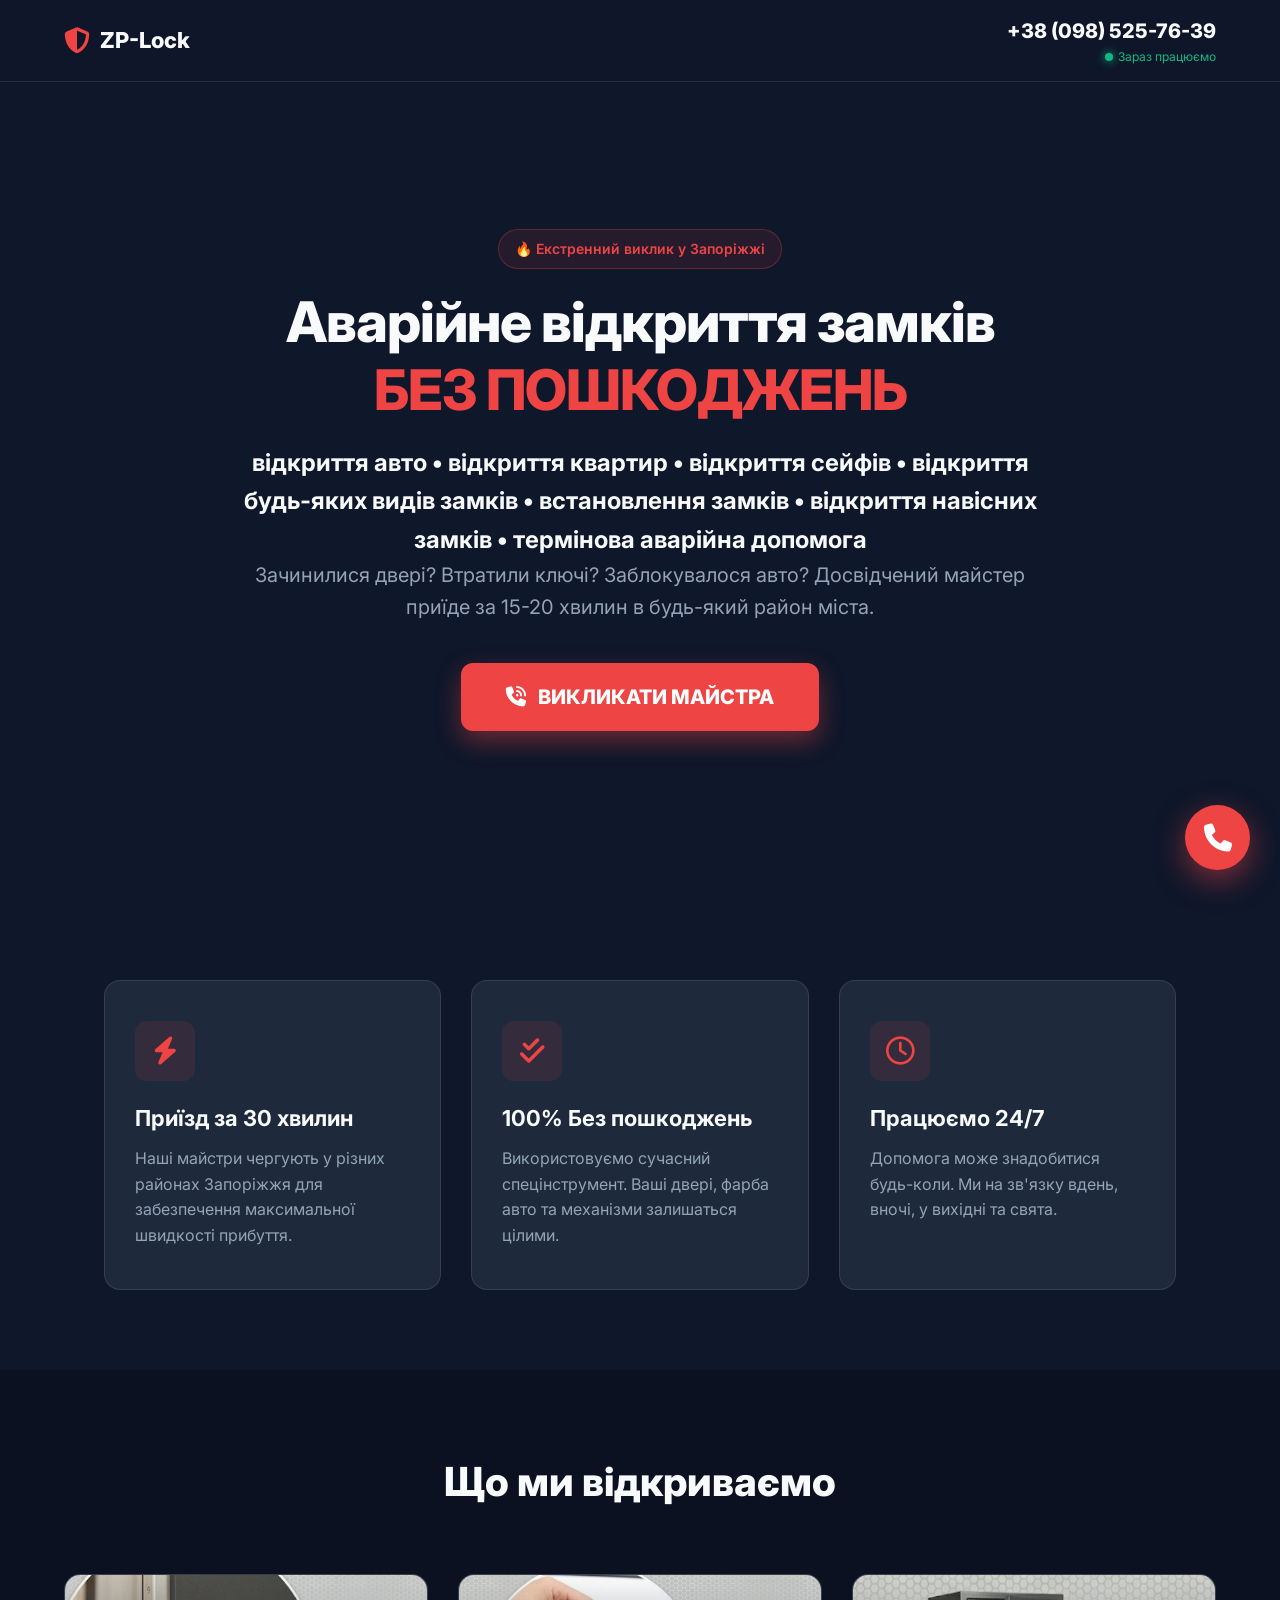
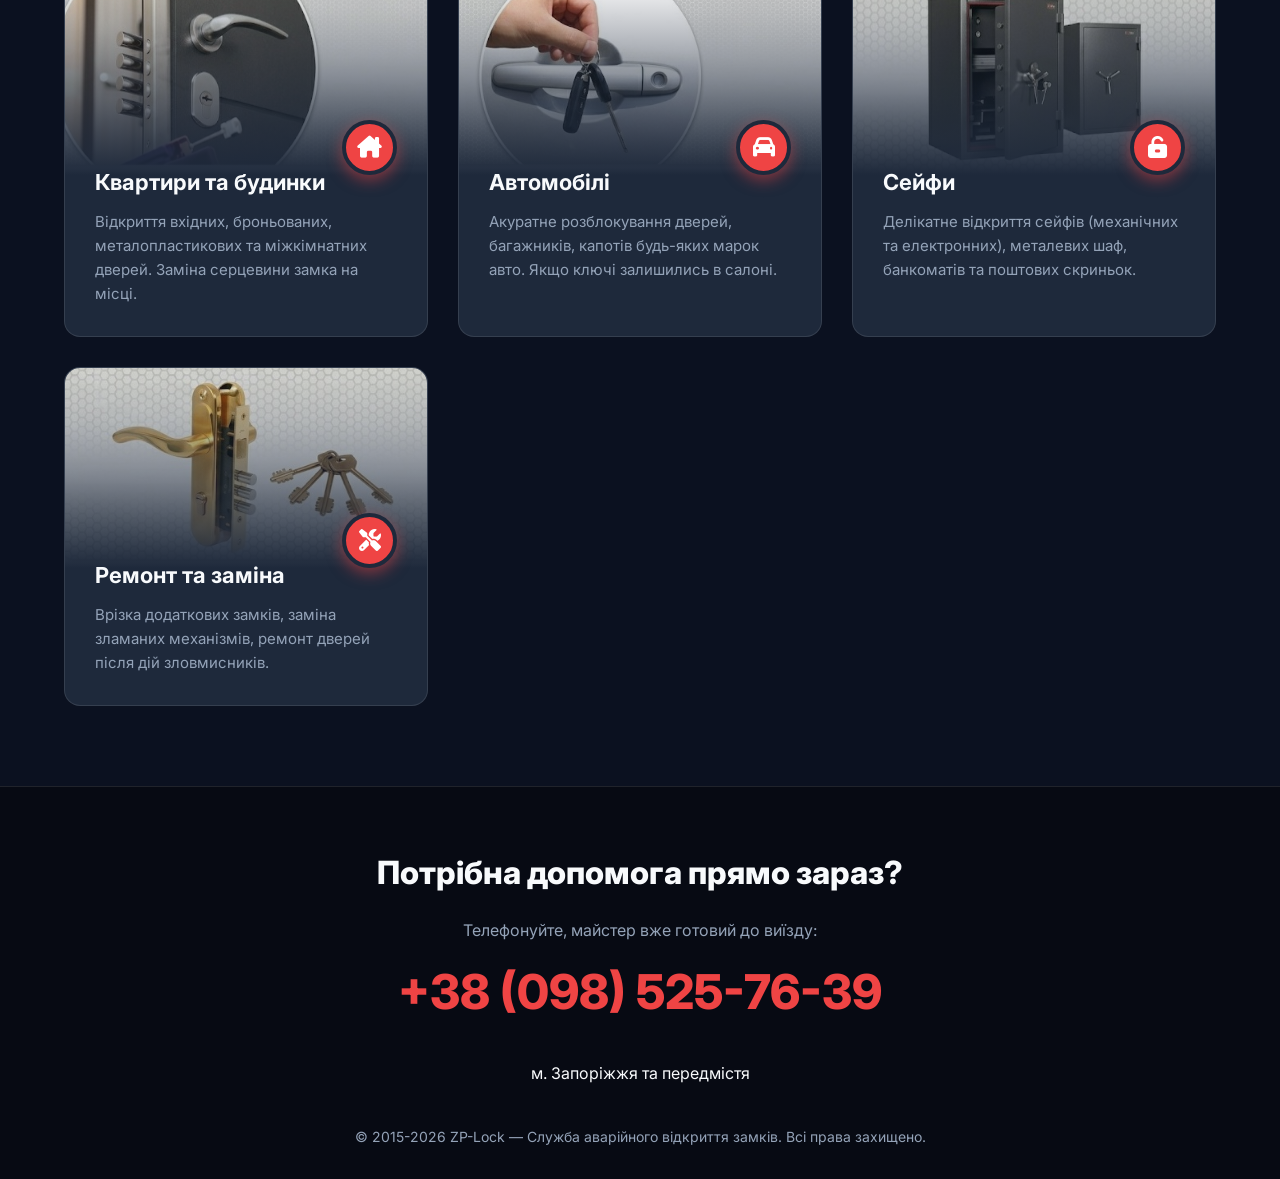
==== index.html @ 744fb766 "Change arrival time from 15 to 30 minutes" ====
<!DOCTYPE html>
<html lang="uk">
<head>
    <meta charset="UTF-8">
    <meta name="viewport" content="width=device-width, initial-scale=1.0">
    <meta name="description" content="Аварійне відкриття замків у Запоріжжі 24/7. Квартири, авто, сейфи. Приїзд 15 хвилин, без пошкоджень дверей.">
    <title>Аварійне відкриття замків Запоріжжя | 24/7 | Без пошкоджень</title>
    
    <!-- Іконки -->
    <link rel="stylesheet" href="https://cdnjs.cloudflare.com/ajax/libs/font-awesome/6.4.0/css/all.min.css">
    <!-- Сучасний шрифт Inter -->
    <link href="https://fonts.googleapis.com/css2?family=Inter:wght@300;400;600;800&display=swap" rel="stylesheet">
    
    <style>
        /* Сучасні змінні (Dark Theme) */
        :root {
            --bg-main: #0f172a;      
            --bg-card: #1e293b;      
            --accent: #ef4444;       
            --accent-hover: #dc2626;
            --text-light: #f8fafc;   
            --text-muted: #94a3b8;   
            --border-color: rgba(255, 255, 255, 0.1);
        }

        * {
            margin: 0;
            padding: 0;
            box-sizing: border-box;
            font-family: 'Inter', sans-serif;
            scroll-behavior: smooth;
        }

        body {
            background-color: var(--bg-main);
            color: var(--text-light);
            line-height: 1.6;
            overflow-x: hidden;
        }

        a {
            text-decoration: none;
        }

        /* --- Шапка сайту --- */
        header {
            position: fixed;
            top: 0;
            width: 100%;
            background: rgba(15, 23, 42, 0.8);
            backdrop-filter: blur(12px);
            -webkit-backdrop-filter: blur(12px);
            border-bottom: 1px solid var(--border-color);
            padding: 15px 5%;
            display: flex;
            justify-content: space-between;
            align-items: center;
            z-index: 1000;
        }

        .logo {
            font-size: 22px;
            font-weight: 800;
            color: var(--text-light);
            display: flex;
            align-items: center;
            gap: 10px;
        }

        .logo i { color: var(--accent); font-size: 26px; }

        .header-phone {
            display: flex;
            flex-direction: column;
            align-items: flex-end;
        }

        .header-phone a {
            color: var(--text-light);
            font-size: 20px;
            font-weight: 800;
            transition: color 0.3s ease;
        }

        .header-phone a:hover { color: var(--accent); }

        .header-phone span {
            font-size: 12px;
            color: #10b981; 
            display: flex;
            align-items: center;
            gap: 5px;
        }

        .header-phone span::before {
            content: '';
            width: 8px;
            height: 8px;
            background-color: #10b981;
            border-radius: 50%;
            display: inline-block;
            box-shadow: 0 0 10px #10b981;
            animation: blink 2s infinite;
        }

        /* --- Головний екран (Hero) --- */
        .hero {
            position: relative;
            min-height: 100vh;
            display: flex;
            align-items: center;
            justify-content: center;
            text-align: center;
            padding: 120px 20px 60px;
            background: linear-gradient(to bottom, rgba(15, 23, 42, 0.7), var(--bg-main)), 
                        url('https://images.unsplash.com/photo-1558025137-0b407b9fcfa8?ixlib=rb-4.0.3&auto=format&fit=crop&w=1920&q=80') center/cover no-repeat;
        }

        .hero-content {
            max-width: 800px;
            position: relative;
            z-index: 2;
            animation: fadeInUp 1s ease-out;
        }

        .badge {
            display: inline-block;
            background: rgba(239, 68, 68, 0.1);
            color: var(--accent);
            padding: 8px 16px;
            border-radius: 20px;
            font-size: 14px;
            font-weight: 600;
            margin-bottom: 20px;
            border: 1px solid rgba(239, 68, 68, 0.3);
        }

        .hero h1 {
            font-size: 56px;
            font-weight: 800;
            line-height: 1.2;
            margin-bottom: 20px;
            letter-spacing: -1px;
        }

        .hero h1 span { color: var(--accent); }

        .hero p {
            font-size: 20px;
            color: var(--text-muted);
            margin-bottom: 40px;
        }

        .btn {
            display: inline-flex;
            align-items: center;
            justify-content: center;
            gap: 12px;
            background-color: var(--accent);
            color: white;
            padding: 18px 45px;
            font-size: 20px;
            font-weight: 800;
            border-radius: 12px;
            box-shadow: 0 10px 25px rgba(239, 68, 68, 0.4);
            transition: all 0.3s ease;
        }

        .btn:hover {
            transform: translateY(-3px);
            background-color: var(--accent-hover);
            box-shadow: 0 15px 30px rgba(239, 68, 68, 0.6);
        }

        /* --- Переваги --- */
        .features {
            padding: 80px 5%;
            display: grid;
            grid-template-columns: repeat(auto-fit, minmax(300px, 1fr));
            gap: 30px;
            max-width: 1200px;
            margin: 0 auto;
        }

        .feature-card {
            background: var(--bg-card);
            padding: 40px 30px;
            border-radius: 16px;
            border: 1px solid var(--border-color);
            transition: transform 0.3s ease, border-color 0.3s ease;
        }

        .feature-card:hover {
            transform: translateY(-5px);
            border-color: var(--accent);
        }

        .feature-icon {
            width: 60px;
            height: 60px;
            background: rgba(239, 68, 68, 0.1);
            color: var(--accent);
            border-radius: 12px;
            display: flex;
            align-items: center;
            justify-content: center;
            font-size: 28px;
            margin-bottom: 20px;
        }

        .feature-card h3 { font-size: 22px; margin-bottom: 10px; }
        .feature-card p { color: var(--text-muted); font-size: 16px; }

        /* --- Послуги (Оновлено з зображеннями) --- */
        .services {
            padding: 80px 5%;
            background-color: #0b1120;
        }

        .section-header {
            text-align: center;
            margin-bottom: 60px;
        }

        .section-header h2 { font-size: 40px; font-weight: 800; }

        .services-grid {
            display: grid;
            grid-template-columns: repeat(auto-fit, minmax(280px, 1fr));
            gap: 30px;
            max-width: 1200px;
            margin: 0 auto;
        }

        .service-item {
            position: relative;
            background: var(--bg-card);
            border-radius: 16px;
            overflow: hidden;
            border: 1px solid var(--border-color);
            transition: all 0.3s;
        }

        .service-item:hover { border-color: var(--text-muted); }

        /* Контейнер для фотографії */
        .service-img {
            height: 200px;
            width: 100%;
            position: relative;
            overflow: hidden;
        }

        /* Само фото */
        .service-img img {
            width: 100%;
            height: 100%;
            object-fit: cover;
            transition: transform 0.5s ease;
        }

        /* Ефект наближення при наведенні на картку */
        .service-item:hover .service-img img {
            transform: scale(1.1);
        }

        /* Темний градієнт поверх фото (щоб плавно переходило в темний фон картки) */
        .service-img::after {
            content: '';
            position: absolute;
            top: 0; left: 0; right: 0; bottom: 0;
            background: linear-gradient(to bottom, rgba(30,41,59,0) 0%, rgba(30,41,59,1) 100%);
        }

        .service-content {
            padding: 0 30px 30px 30px;
            position: relative;
            z-index: 2;
            margin-top: -10px;
        }

        /* Маленька кругла іконка-акцент */
        .overlap-icon {
            position: absolute;
            top: -45px;
            right: 30px;
            width: 55px;
            height: 55px;
            background: var(--accent);
            color: white;
            display: flex;
            align-items: center;
            justify-content: center;
            border-radius: 50%;
            font-size: 22px;
            box-shadow: 0 5px 15px rgba(239, 68, 68, 0.5);
            border: 4px solid var(--bg-card);
            z-index: 3;
        }

        .service-content h3 {
            font-size: 22px;
            margin-bottom: 10px;
        }

        .service-content p {
            color: var(--text-muted);
            font-size: 15px;
        }

        /* --- Плаваюча кнопка дзвінка --- */
        .fab-call {
            position: fixed;
            bottom: 30px;
            right: 30px;
            width: 65px;
            height: 65px;
            background-color: var(--accent);
            color: white;
            border-radius: 50%;
            display: flex;
            align-items: center;
            justify-content: center;
            font-size: 28px;
            box-shadow: 0 10px 30px rgba(239, 68, 68, 0.5);
            z-index: 9999;
            animation: pulse-fab 2s infinite;
        }

        /* --- Підвал --- */
        footer {
            background-color: #070a13;
            padding: 60px 20px 30px;
            text-align: center;
            border-top: 1px solid var(--border-color);
        }

        .footer-cta { font-size: 32px; font-weight: 800; margin-bottom: 20px; }

        .footer-phone {
            font-size: 48px;
            font-weight: 800;
            color: var(--accent);
            display: block;
            margin-bottom: 30px;
        }

        .copyright { color: var(--text-muted); font-size: 14px; margin-top: 40px; }

        /* --- Анімації --- */
        @keyframes blink { 0% { opacity: 1; } 50% { opacity: 0.4; } 100% { opacity: 1; } }
        @keyframes pulse-fab { 0% { box-shadow: 0 0 0 0 rgba(239, 68, 68, 0.7); } 70% { box-shadow: 0 0 0 20px rgba(239, 68, 68, 0); } 100% { box-shadow: 0 0 0 0 rgba(239, 68, 68, 0); } }
        @keyframes fadeInUp { from { opacity: 0; transform: translateY(30px); } to { opacity: 1; transform: translateY(0); } }

        /* --- Адаптивність (Mobile) --- */
        @media (max-width: 768px) {
            .hero h1 { font-size: 36px; }
            .hero p { font-size: 16px; }
            .header-phone a { font-size: 16px; }
            .btn { width: 100%; font-size: 18px; padding: 16px; }
            .footer-phone { font-size: 32px; }
            .fab-call { bottom: 20px; right: 20px; width: 60px; height: 60px; }
        }
    </style>
</head>
<body>

    <!-- Шапка -->
    <header>
        <div class="logo">
            <i class="fa-solid fa-shield-halved"></i> ZP-Lock
        </div>
        <div class="header-phone">
            <a href="tel:+380985257639">+38 (098) 525-76-39</a>
            <span>Зараз працюємо</span>
        </div>
    </header>

    <!-- Головний екран -->
    <section class="hero">
        <div class="hero-content">
            <div class="badge">🔥 Екстренний виклик у Запоріжжі</div>
            <h1>Аварійне відкриття замків <span>БЕЗ ПОШКОДЖЕНЬ</span></h1>
	    <h2>відкриття авто • відкриття квартир • відкриття сейфів • відкриття будь-яких видів замків • встановлення замків • відкриття навісних замків • термінова аварійна допомога</span></h2>		
            <p>Зачинилися двері? Втратили ключі? Заблокувалося авто? Досвідчений майстер приїде за 15-20 хвилин в будь-який район міста.</p>
            <a href="tel:+380985257639" class="btn">
                <i class="fa-solid fa-phone-volume"></i> ВИКЛИКАТИ МАЙСТРА
            </a>
        </div>
    </section>

    <!-- Переваги -->
    <section class="features">
        <div class="feature-card">
            <div class="feature-icon"><i class="fa-solid fa-bolt"></i></div>
            <h3>Приїзд за 30 хвилин</h3>
            <p>Наші майстри чергують у різних районах Запоріжжя для забезпечення максимальної швидкості прибуття.</p>
        </div>
        <div class="feature-card">
            <div class="feature-icon"><i class="fa-solid fa-check-double"></i></div>
            <h3>100% Без пошкоджень</h3>
            <p>Використовуємо сучасний спецінструмент. Ваші двері, фарба авто та механізми залишаться цілими.</p>
        </div>
        <div class="feature-card">
            <div class="feature-icon"><i class="fa-regular fa-clock"></i></div>
            <h3>Працюємо 24/7</h3>
            <p>Допомога може знадобитися будь-коли. Ми на зв'язку вдень, вночі, у вихідні та свята.</p>
        </div>
    </section>

    <!-- Послуги (З фотографіями) -->
    <section class="services">
        <div class="section-header">
            <h2>Що ми відкриваємо</h2>
        </div>
        <div class="services-grid">
            
            <!-- Послуга 1: Квартири -->
            <div class="service-item">
                <div class="service-img">
                    <img src="dr.jpg" alt="Відкриття квартирних дверей">
                </div>
                <div class="service-content">
                    <div class="overlap-icon"><i class="fa-solid fa-house-chimney"></i></div>
                    <h3>Квартири та будинки</h3>
                    <p>Відкриття вхідних, броньованих, металопластикових та міжкімнатних дверей. Заміна серцевини замка на місці.</p>
                </div>
            </div>

            <!-- Послуга 2: Авто -->
            <div class="service-item">
                <div class="service-img">
                    <img src="avto1.jpg" alt="Аварійне відкриття авто">
                </div>
                <div class="service-content">
                    <div class="overlap-icon"><i class="fa-solid fa-car"></i></div>
                    <h3>Автомобілі</h3>
                    <p>Акуратне розблокування дверей, багажників, капотів будь-яких марок авто. Якщо ключі залишились в салоні.</p>
                </div>
            </div>

            <!-- Послуга 3: Сейфи -->
            <div class="service-item">
                <div class="service-img">
                    <img src="self1.jpg" alt="Відкриття сейфів">
                </div>
                <div class="service-content">
                    <div class="overlap-icon"><i class="fa-solid fa-unlock-keyhole"></i></div>
                    <h3>Сейфи</h3>
                    <p>Делікатне відкриття сейфів (механічних та електронних), металевих шаф, банкоматів та поштових скриньок.</p>
                </div>
            </div>

            <!-- Послуга 4: Ремонт -->
            <div class="service-item">
                <div class="service-img">
                    <img src="other1.jpg" alt="Ремонт та заміна замків">
                </div>
                <div class="service-content">
                    <div class="overlap-icon"><i class="fa-solid fa-tools"></i></div>
                    <h3>Ремонт та заміна</h3>
                    <p>Врізка додаткових замків, заміна зламаних механізмів, ремонт дверей після дій зловмисників.</p>
                </div>
            </div>

        </div>
    </section>

    <!-- Плаваюча кнопка -->
    <a href="tel:+380985257639" class="fab-call" aria-label="Зателефонувати">
        <i class="fa-solid fa-phone"></i>
    </a>

    <!-- Підвал сайту -->
    <footer>
        <div class="footer-cta">Потрібна допомога прямо зараз?</div>
        <p style="color: var(--text-muted); margin-bottom: 10px;">Телефонуйте, майстер вже готовий до виїзду:</p>
        <a href="tel:+380985257639" class="footer-phone">+38 (098) 525-76-39</a>
        <p>м. Запоріжжя та передмістя</p>
        
        <div class="copyright">
            © 2015-2026 ZP-Lock — Служба аварійного відкриття замків. Всі права захищено.
        </div>
    </footer>

</body>
</html>
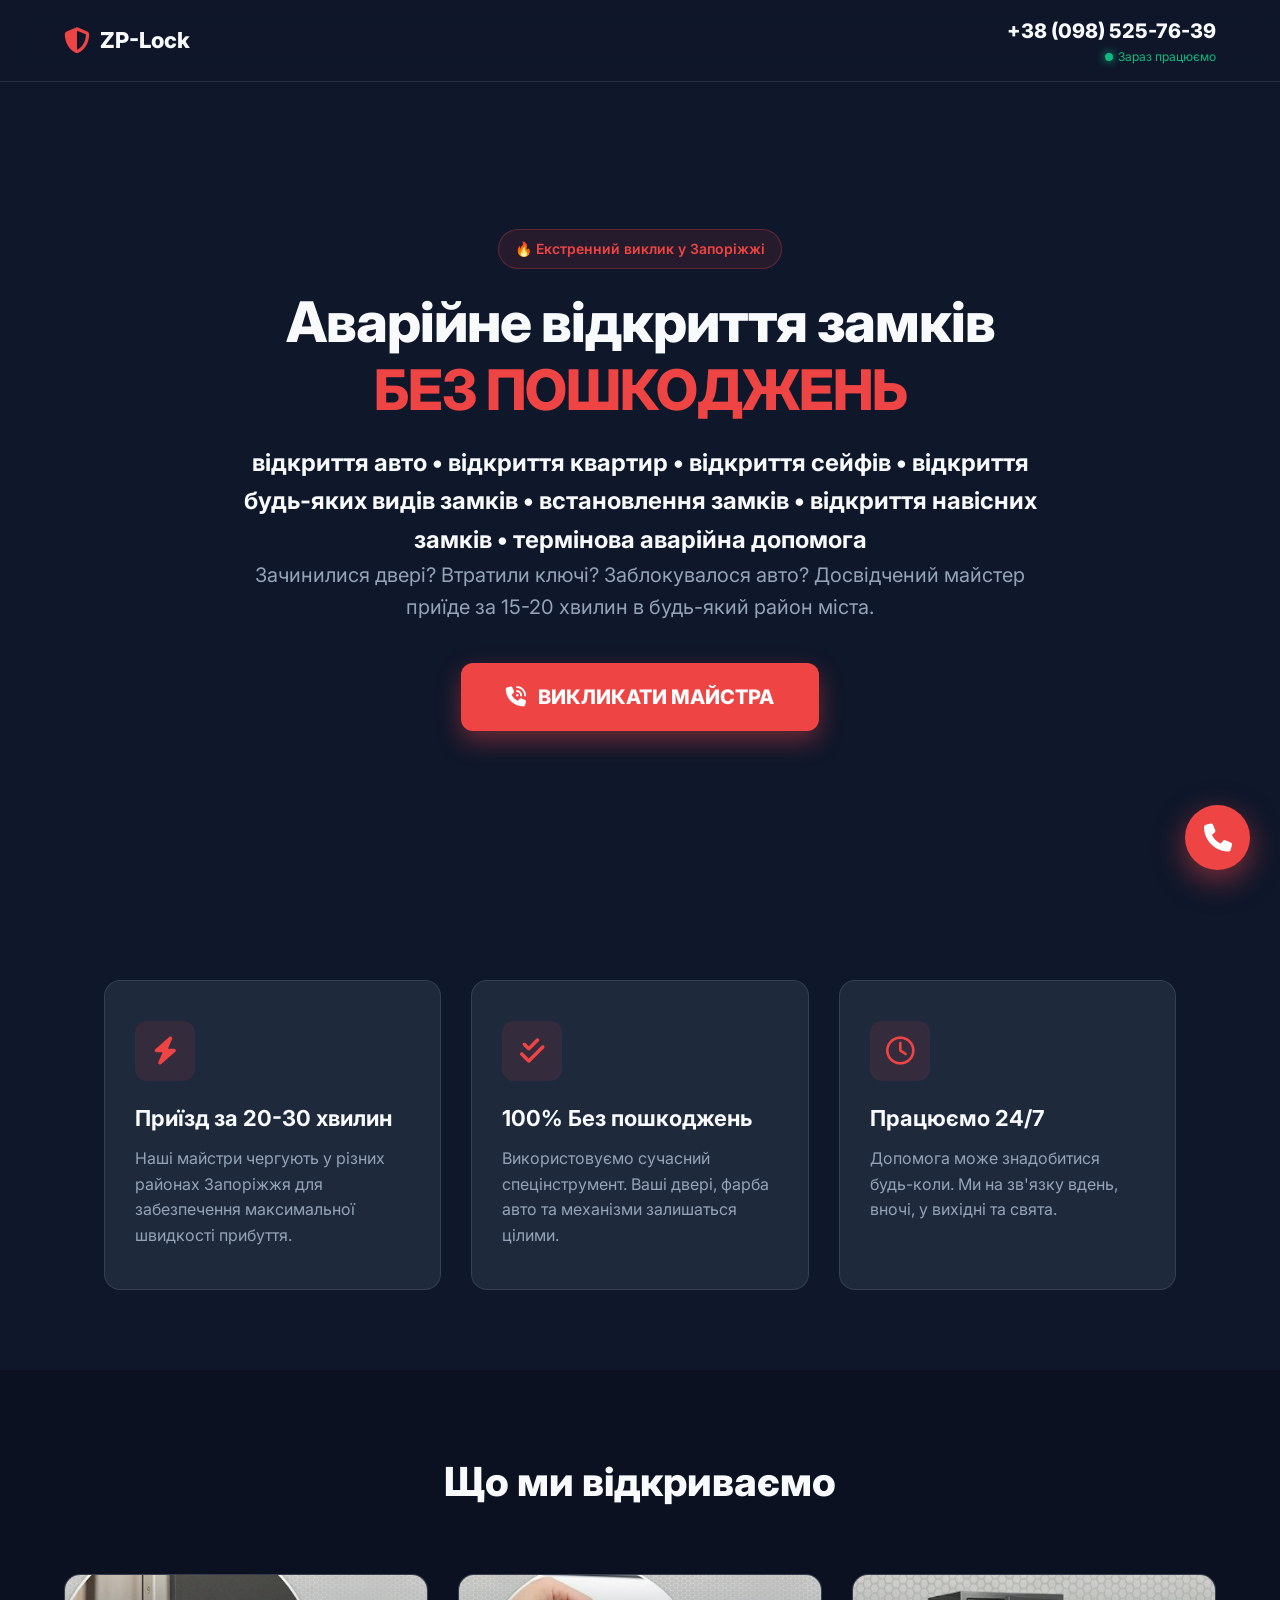
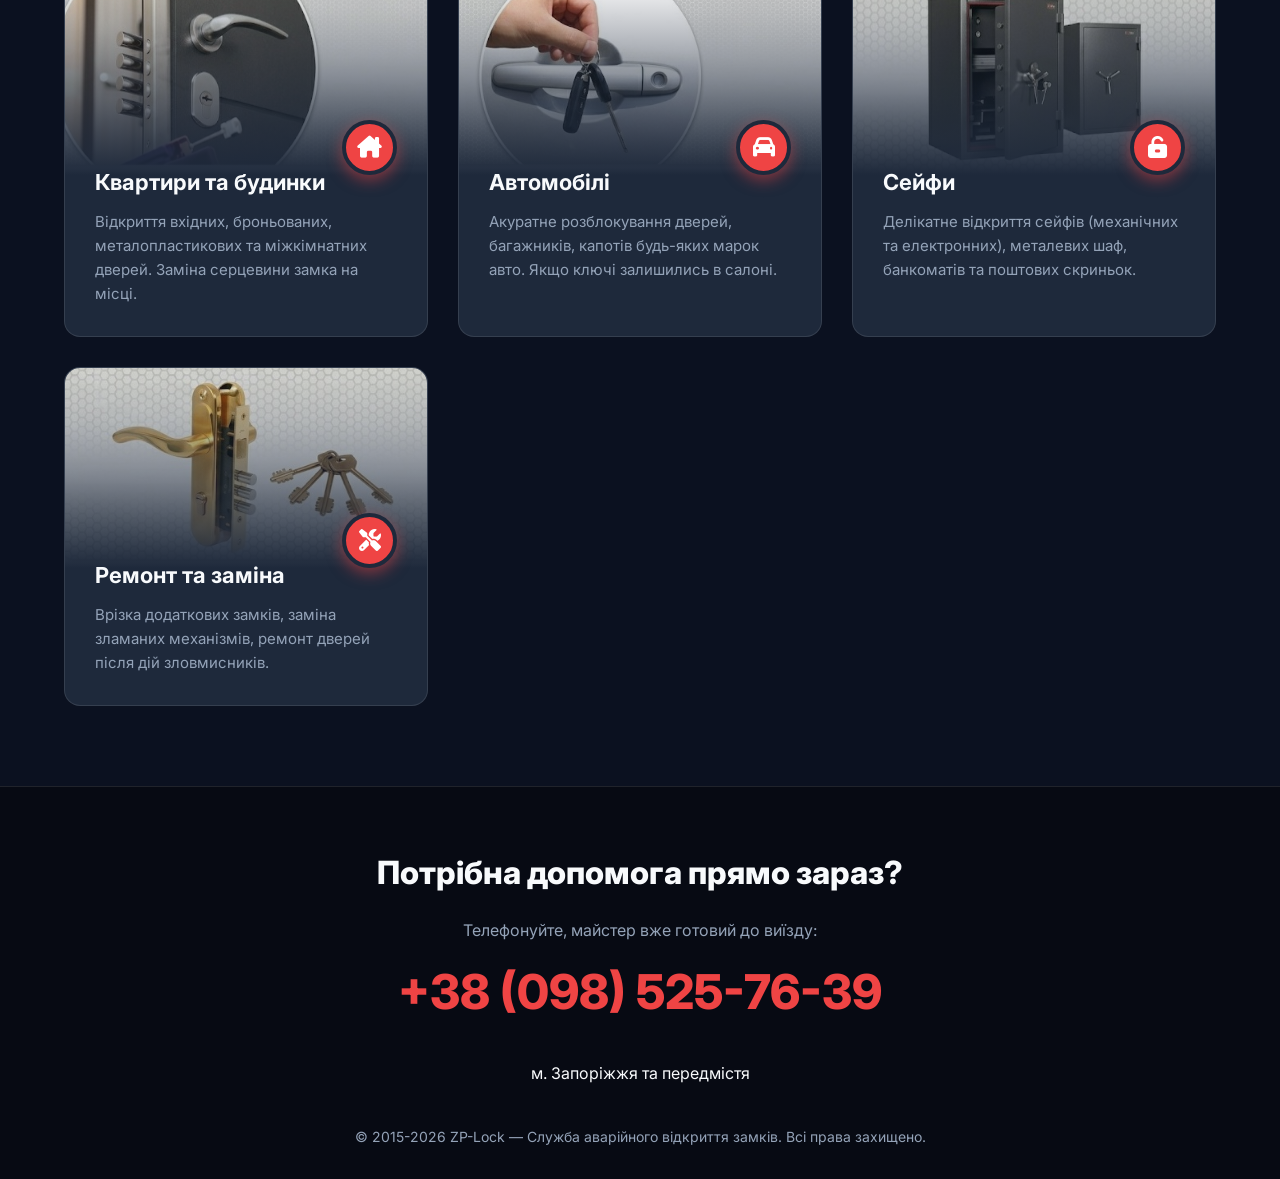
==== commit ea32acec: "Update arrival time in features section" ====
--- a/index.html
+++ b/index.html
@@ -393,7 +393,7 @@
     <section class="features">
         <div class="feature-card">
             <div class="feature-icon"><i class="fa-solid fa-bolt"></i></div>
-            <h3>Приїзд за 30 хвилин</h3>
+            <h3>Приїзд за 20-30 хвилин</h3>
             <p>Наші майстри чергують у різних районах Запоріжжя для забезпечення максимальної швидкості прибуття.</p>
         </div>
         <div class="feature-card">
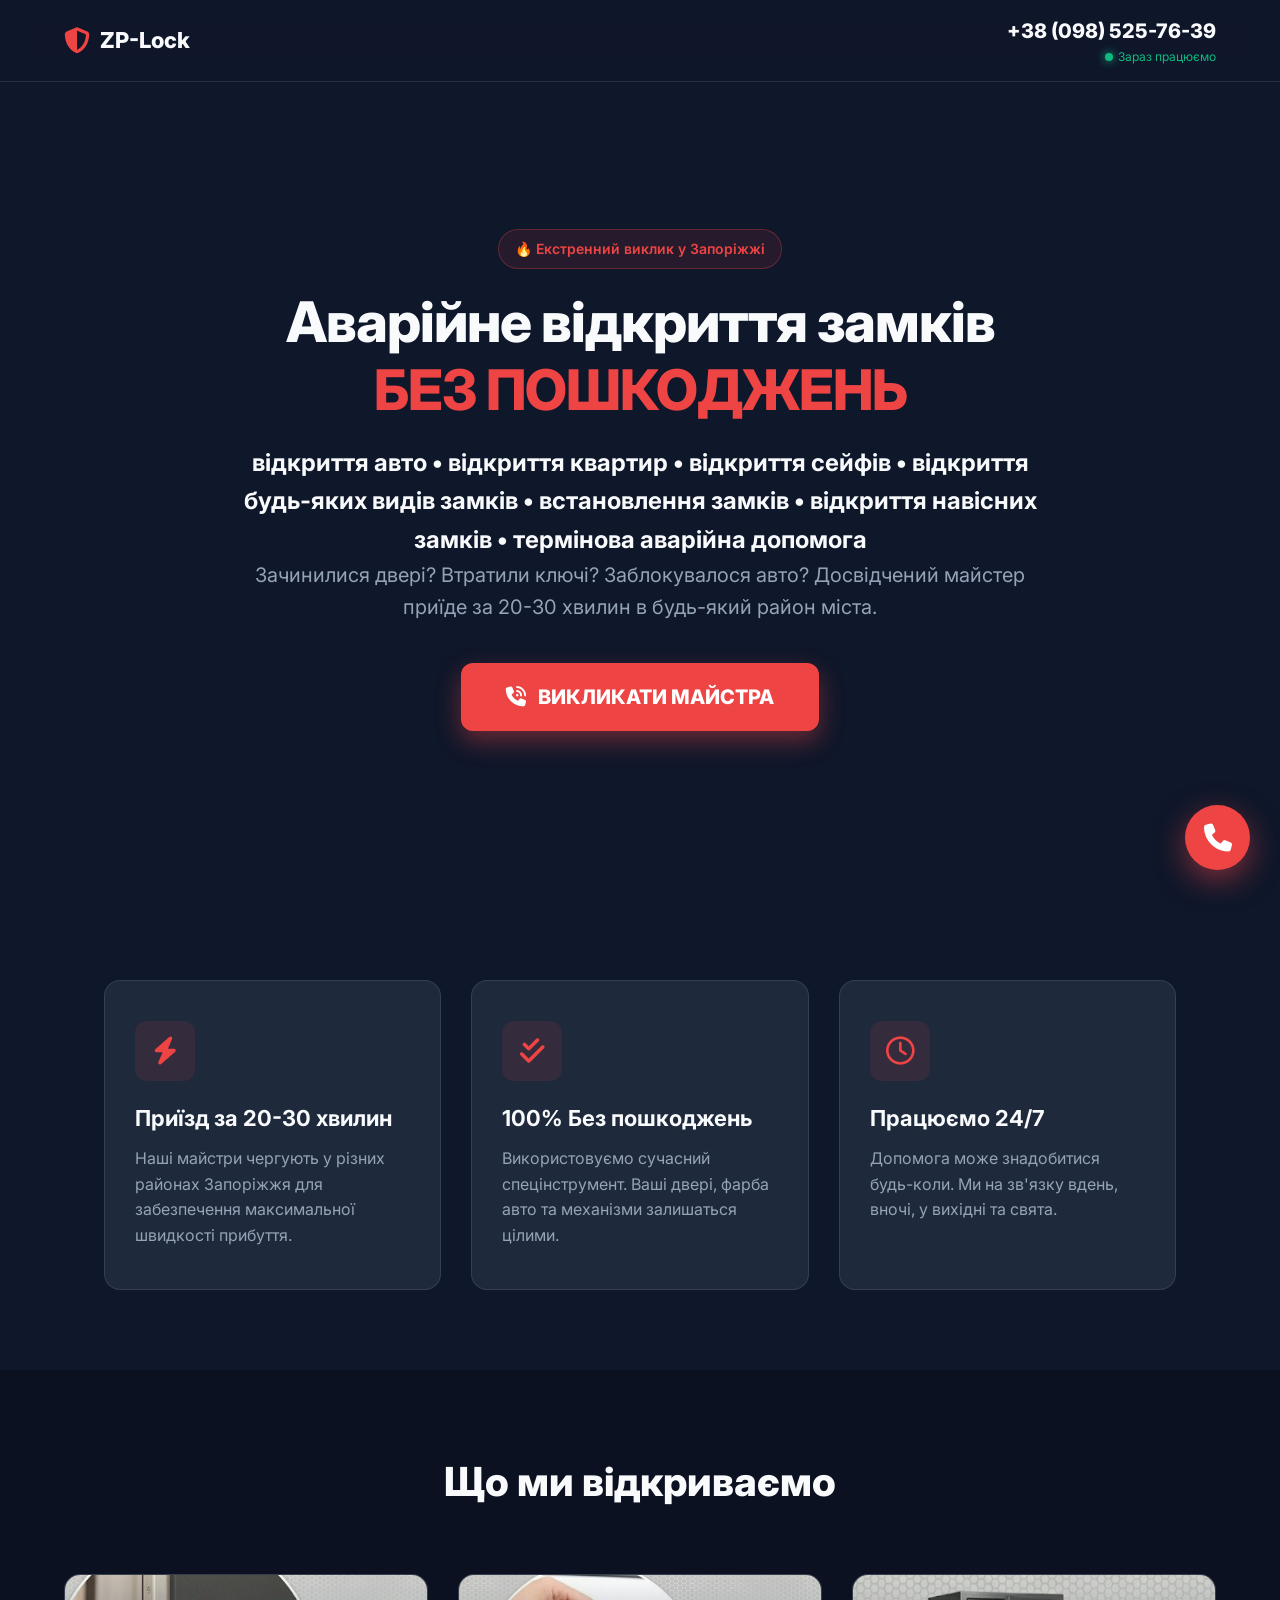
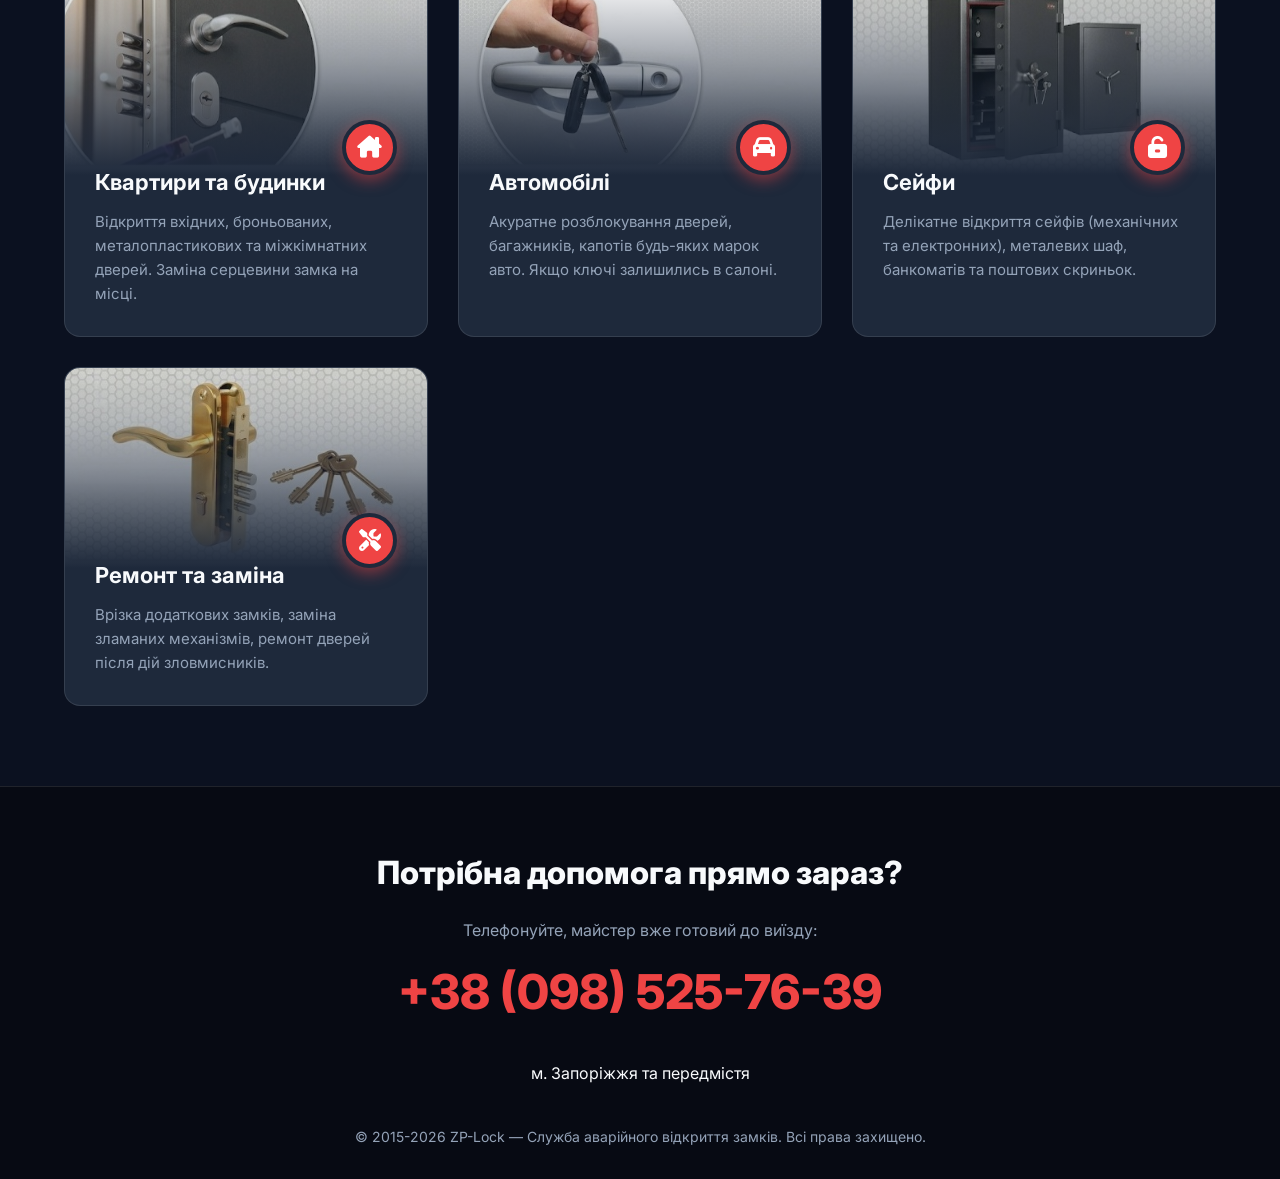
==== commit 92021cda: "Update response time in service description" ====
--- a/index.html
+++ b/index.html
@@ -382,7 +382,7 @@
             <div class="badge">🔥 Екстренний виклик у Запоріжжі</div>
             <h1>Аварійне відкриття замків <span>БЕЗ ПОШКОДЖЕНЬ</span></h1>
 	    <h2>відкриття авто • відкриття квартир • відкриття сейфів • відкриття будь-яких видів замків • встановлення замків • відкриття навісних замків • термінова аварійна допомога</span></h2>		
-            <p>Зачинилися двері? Втратили ключі? Заблокувалося авто? Досвідчений майстер приїде за 15-20 хвилин в будь-який район міста.</p>
+            <p>Зачинилися двері? Втратили ключі? Заблокувалося авто? Досвідчений майстер приїде за 20-30 хвилин в будь-який район міста.</p>
             <a href="tel:+380985257639" class="btn">
                 <i class="fa-solid fa-phone-volume"></i> ВИКЛИКАТИ МАЙСТРА
             </a>
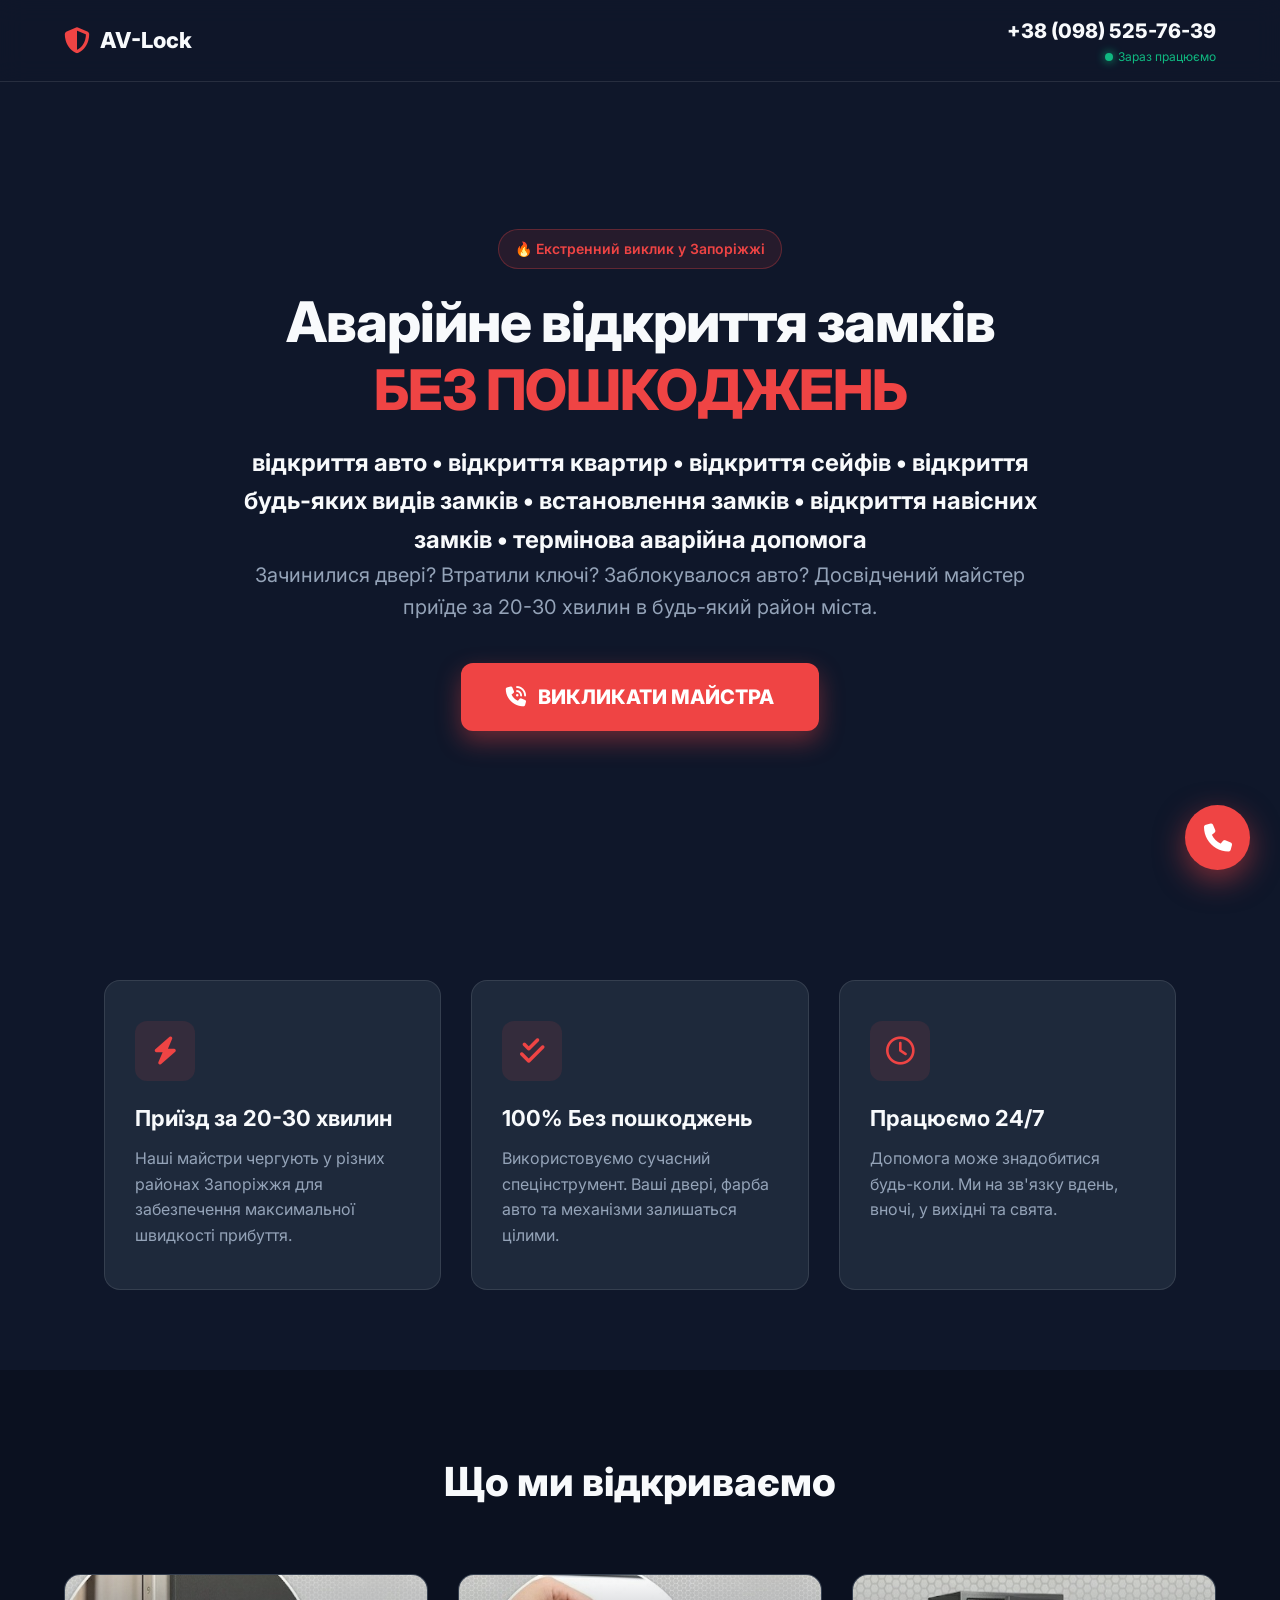
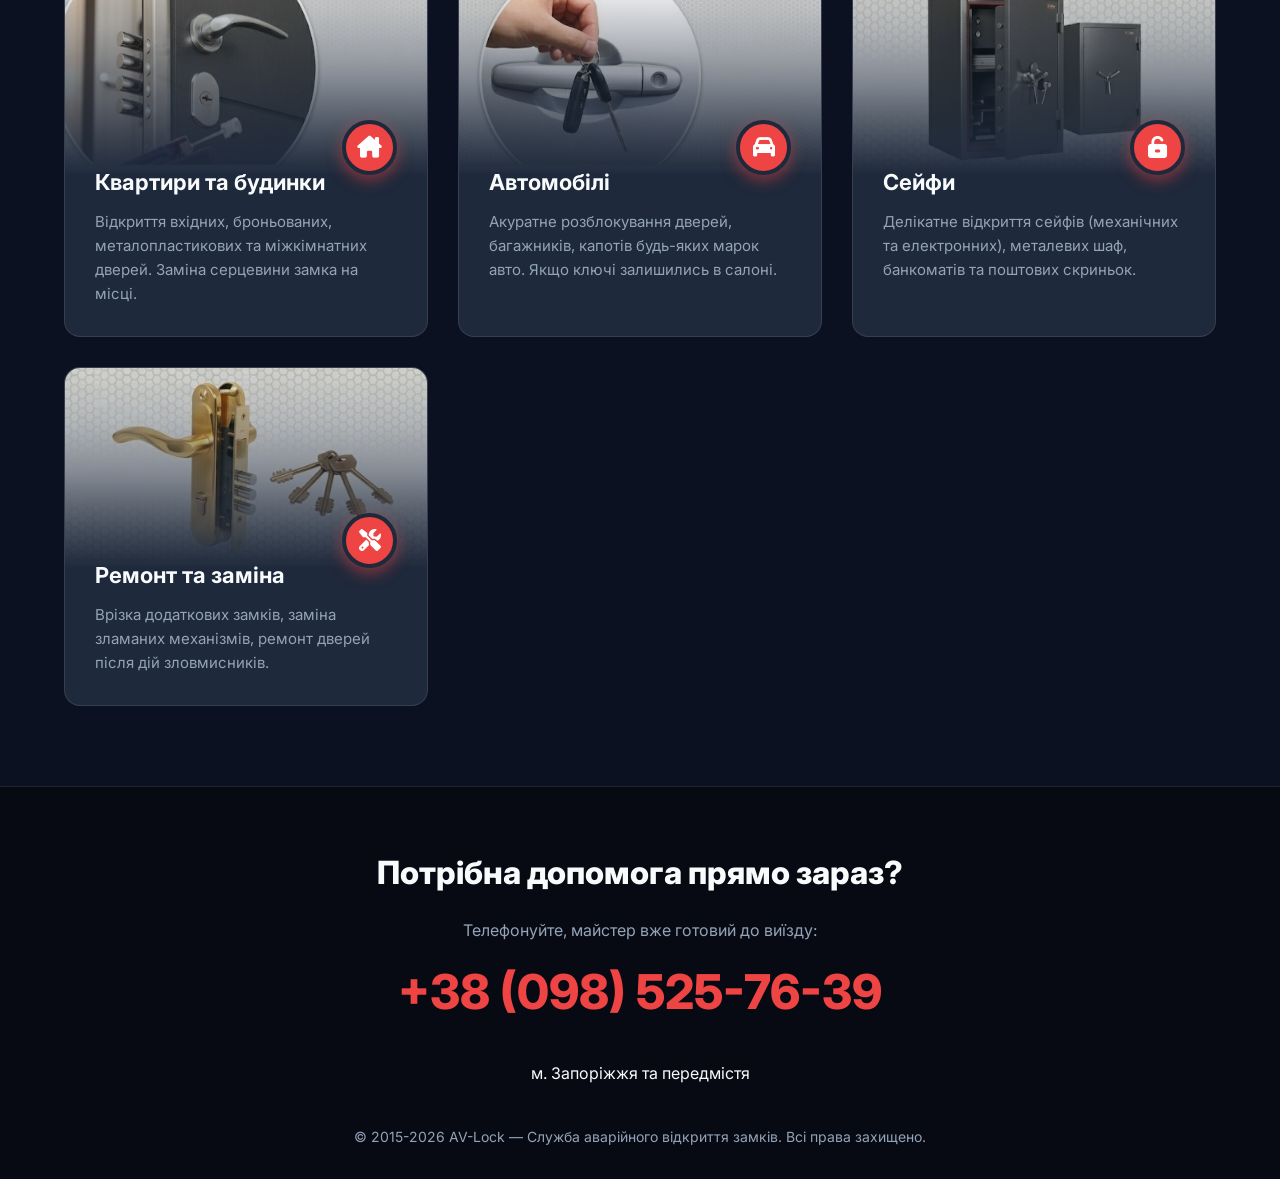
==== commit cd363207: "ZP to AV-LOCK in index.html" ====
--- a/index.html
+++ b/index.html
@@ -1,374 +1,30 @@
 <!DOCTYPE html>
 <html lang="uk">
+
 <head>
     <meta charset="UTF-8">
     <meta name="viewport" content="width=device-width, initial-scale=1.0">
-    <meta name="description" content="Аварійне відкриття замків у Запоріжжі 24/7. Квартири, авто, сейфи. Приїзд 15 хвилин, без пошкоджень дверей.">
+    <meta name="description"
+        content="Аварійне відкриття замків у Запоріжжі 24/7. Квартири, авто, сейфи. Приїзд 15 хвилин, без пошкоджень дверей.">
     <title>Аварійне відкриття замків Запоріжжя | 24/7 | Без пошкоджень</title>
-    
+
+    <!-- Styles -->
+    <link rel="stylesheet" href="style.css">
     <!-- Іконки -->
     <link rel="stylesheet" href="https://cdnjs.cloudflare.com/ajax/libs/font-awesome/6.4.0/css/all.min.css">
     <!-- Сучасний шрифт Inter -->
     <link href="https://fonts.googleapis.com/css2?family=Inter:wght@300;400;600;800&display=swap" rel="stylesheet">
-    
-    <style>
-        /* Сучасні змінні (Dark Theme) */
-        :root {
-            --bg-main: #0f172a;      
-            --bg-card: #1e293b;      
-            --accent: #ef4444;       
-            --accent-hover: #dc2626;
-            --text-light: #f8fafc;   
-            --text-muted: #94a3b8;   
-            --border-color: rgba(255, 255, 255, 0.1);
-        }
 
-        * {
-            margin: 0;
-            padding: 0;
-            box-sizing: border-box;
-            font-family: 'Inter', sans-serif;
-            scroll-behavior: smooth;
-        }
 
-        body {
-            background-color: var(--bg-main);
-            color: var(--text-light);
-            line-height: 1.6;
-            overflow-x: hidden;
-        }
 
-        a {
-            text-decoration: none;
-        }
+</head>
 
-        /* --- Шапка сайту --- */
-        header {
-            position: fixed;
-            top: 0;
-            width: 100%;
-            background: rgba(15, 23, 42, 0.8);
-            backdrop-filter: blur(12px);
-            -webkit-backdrop-filter: blur(12px);
-            border-bottom: 1px solid var(--border-color);
-            padding: 15px 5%;
-            display: flex;
-            justify-content: space-between;
-            align-items: center;
-            z-index: 1000;
-        }
-
-        .logo {
-            font-size: 22px;
-            font-weight: 800;
-            color: var(--text-light);
-            display: flex;
-            align-items: center;
-            gap: 10px;
-        }
-
-        .logo i { color: var(--accent); font-size: 26px; }
-
-        .header-phone {
-            display: flex;
-            flex-direction: column;
-            align-items: flex-end;
-        }
-
-        .header-phone a {
-            color: var(--text-light);
-            font-size: 20px;
-            font-weight: 800;
-            transition: color 0.3s ease;
-        }
-
-        .header-phone a:hover { color: var(--accent); }
-
-        .header-phone span {
-            font-size: 12px;
-            color: #10b981; 
-            display: flex;
-            align-items: center;
-            gap: 5px;
-        }
-
-        .header-phone span::before {
-            content: '';
-            width: 8px;
-            height: 8px;
-            background-color: #10b981;
-            border-radius: 50%;
-            display: inline-block;
-            box-shadow: 0 0 10px #10b981;
-            animation: blink 2s infinite;
-        }
-
-        /* --- Головний екран (Hero) --- */
-        .hero {
-            position: relative;
-            min-height: 100vh;
-            display: flex;
-            align-items: center;
-            justify-content: center;
-            text-align: center;
-            padding: 120px 20px 60px;
-            background: linear-gradient(to bottom, rgba(15, 23, 42, 0.7), var(--bg-main)), 
-                        url('https://images.unsplash.com/photo-1558025137-0b407b9fcfa8?ixlib=rb-4.0.3&auto=format&fit=crop&w=1920&q=80') center/cover no-repeat;
-        }
-
-        .hero-content {
-            max-width: 800px;
-            position: relative;
-            z-index: 2;
-            animation: fadeInUp 1s ease-out;
-        }
-
-        .badge {
-            display: inline-block;
-            background: rgba(239, 68, 68, 0.1);
-            color: var(--accent);
-            padding: 8px 16px;
-            border-radius: 20px;
-            font-size: 14px;
-            font-weight: 600;
-            margin-bottom: 20px;
-            border: 1px solid rgba(239, 68, 68, 0.3);
-        }
-
-        .hero h1 {
-            font-size: 56px;
-            font-weight: 800;
-            line-height: 1.2;
-            margin-bottom: 20px;
-            letter-spacing: -1px;
-        }
-
-        .hero h1 span { color: var(--accent); }
-
-        .hero p {
-            font-size: 20px;
-            color: var(--text-muted);
-            margin-bottom: 40px;
-        }
-
-        .btn {
-            display: inline-flex;
-            align-items: center;
-            justify-content: center;
-            gap: 12px;
-            background-color: var(--accent);
-            color: white;
-            padding: 18px 45px;
-            font-size: 20px;
-            font-weight: 800;
-            border-radius: 12px;
-            box-shadow: 0 10px 25px rgba(239, 68, 68, 0.4);
-            transition: all 0.3s ease;
-        }
-
-        .btn:hover {
-            transform: translateY(-3px);
-            background-color: var(--accent-hover);
-            box-shadow: 0 15px 30px rgba(239, 68, 68, 0.6);
-        }
-
-        /* --- Переваги --- */
-        .features {
-            padding: 80px 5%;
-            display: grid;
-            grid-template-columns: repeat(auto-fit, minmax(300px, 1fr));
-            gap: 30px;
-            max-width: 1200px;
-            margin: 0 auto;
-        }
-
-        .feature-card {
-            background: var(--bg-card);
-            padding: 40px 30px;
-            border-radius: 16px;
-            border: 1px solid var(--border-color);
-            transition: transform 0.3s ease, border-color 0.3s ease;
-        }
-
-        .feature-card:hover {
-            transform: translateY(-5px);
-            border-color: var(--accent);
-        }
-
-        .feature-icon {
-            width: 60px;
-            height: 60px;
-            background: rgba(239, 68, 68, 0.1);
-            color: var(--accent);
-            border-radius: 12px;
-            display: flex;
-            align-items: center;
-            justify-content: center;
-            font-size: 28px;
-            margin-bottom: 20px;
-        }
-
-        .feature-card h3 { font-size: 22px; margin-bottom: 10px; }
-        .feature-card p { color: var(--text-muted); font-size: 16px; }
-
-        /* --- Послуги (Оновлено з зображеннями) --- */
-        .services {
-            padding: 80px 5%;
-            background-color: #0b1120;
-        }
-
-        .section-header {
-            text-align: center;
-            margin-bottom: 60px;
-        }
-
-        .section-header h2 { font-size: 40px; font-weight: 800; }
-
-        .services-grid {
-            display: grid;
-            grid-template-columns: repeat(auto-fit, minmax(280px, 1fr));
-            gap: 30px;
-            max-width: 1200px;
-            margin: 0 auto;
-        }
-
-        .service-item {
-            position: relative;
-            background: var(--bg-card);
-            border-radius: 16px;
-            overflow: hidden;
-            border: 1px solid var(--border-color);
-            transition: all 0.3s;
-        }
-
-        .service-item:hover { border-color: var(--text-muted); }
-
-        /* Контейнер для фотографії */
-        .service-img {
-            height: 200px;
-            width: 100%;
-            position: relative;
-            overflow: hidden;
-        }
-
-        /* Само фото */
-        .service-img img {
-            width: 100%;
-            height: 100%;
-            object-fit: cover;
-            transition: transform 0.5s ease;
-        }
-
-        /* Ефект наближення при наведенні на картку */
-        .service-item:hover .service-img img {
-            transform: scale(1.1);
-        }
-
-        /* Темний градієнт поверх фото (щоб плавно переходило в темний фон картки) */
-        .service-img::after {
-            content: '';
-            position: absolute;
-            top: 0; left: 0; right: 0; bottom: 0;
-            background: linear-gradient(to bottom, rgba(30,41,59,0) 0%, rgba(30,41,59,1) 100%);
-        }
-
-        .service-content {
-            padding: 0 30px 30px 30px;
-            position: relative;
-            z-index: 2;
-            margin-top: -10px;
-        }
-
-        /* Маленька кругла іконка-акцент */
-        .overlap-icon {
-            position: absolute;
-            top: -45px;
-            right: 30px;
-            width: 55px;
-            height: 55px;
-            background: var(--accent);
-            color: white;
-            display: flex;
-            align-items: center;
-            justify-content: center;
-            border-radius: 50%;
-            font-size: 22px;
-            box-shadow: 0 5px 15px rgba(239, 68, 68, 0.5);
-            border: 4px solid var(--bg-card);
-            z-index: 3;
-        }
-
-        .service-content h3 {
-            font-size: 22px;
-            margin-bottom: 10px;
-        }
-
-        .service-content p {
-            color: var(--text-muted);
-            font-size: 15px;
-        }
-
-        /* --- Плаваюча кнопка дзвінка --- */
-        .fab-call {
-            position: fixed;
-            bottom: 30px;
-            right: 30px;
-            width: 65px;
-            height: 65px;
-            background-color: var(--accent);
-            color: white;
-            border-radius: 50%;
-            display: flex;
-            align-items: center;
-            justify-content: center;
-            font-size: 28px;
-            box-shadow: 0 10px 30px rgba(239, 68, 68, 0.5);
-            z-index: 9999;
-            animation: pulse-fab 2s infinite;
-        }
-
-        /* --- Підвал --- */
-        footer {
-            background-color: #070a13;
-            padding: 60px 20px 30px;
-            text-align: center;
-            border-top: 1px solid var(--border-color);
-        }
-
-        .footer-cta { font-size: 32px; font-weight: 800; margin-bottom: 20px; }
-
-        .footer-phone {
-            font-size: 48px;
-            font-weight: 800;
-            color: var(--accent);
-            display: block;
-            margin-bottom: 30px;
-        }
-
-        .copyright { color: var(--text-muted); font-size: 14px; margin-top: 40px; }
-
-        /* --- Анімації --- */
-        @keyframes blink { 0% { opacity: 1; } 50% { opacity: 0.4; } 100% { opacity: 1; } }
-        @keyframes pulse-fab { 0% { box-shadow: 0 0 0 0 rgba(239, 68, 68, 0.7); } 70% { box-shadow: 0 0 0 20px rgba(239, 68, 68, 0); } 100% { box-shadow: 0 0 0 0 rgba(239, 68, 68, 0); } }
-        @keyframes fadeInUp { from { opacity: 0; transform: translateY(30px); } to { opacity: 1; transform: translateY(0); } }
-
-        /* --- Адаптивність (Mobile) --- */
-        @media (max-width: 768px) {
-            .hero h1 { font-size: 36px; }
-            .hero p { font-size: 16px; }
-            .header-phone a { font-size: 16px; }
-            .btn { width: 100%; font-size: 18px; padding: 16px; }
-            .footer-phone { font-size: 32px; }
-            .fab-call { bottom: 20px; right: 20px; width: 60px; height: 60px; }
-        }
-    </style>
-</head>
 <body>
 
     <!-- Шапка -->
     <header>
         <div class="logo">
-            <i class="fa-solid fa-shield-halved"></i> ZP-Lock
+            <i class="fa-solid fa-shield-halved"></i> AV-Lock
         </div>
         <div class="header-phone">
             <a href="tel:+380985257639">+38 (098) 525-76-39</a>
@@ -381,8 +37,10 @@
         <div class="hero-content">
             <div class="badge">🔥 Екстренний виклик у Запоріжжі</div>
             <h1>Аварійне відкриття замків <span>БЕЗ ПОШКОДЖЕНЬ</span></h1>
-	    <h2>відкриття авто • відкриття квартир • відкриття сейфів • відкриття будь-яких видів замків • встановлення замків • відкриття навісних замків • термінова аварійна допомога</span></h2>		
-            <p>Зачинилися двері? Втратили ключі? Заблокувалося авто? Досвідчений майстер приїде за 20-30 хвилин в будь-який район міста.</p>
+            <h2>відкриття авто • відкриття квартир • відкриття сейфів • відкриття будь-яких видів замків • встановлення
+                замків • відкриття навісних замків • термінова аварійна допомога</span></h2>
+            <p>Зачинилися двері? Втратили ключі? Заблокувалося авто? Досвідчений майстер приїде за 20-30 хвилин в
+                будь-який район міста.</p>
             <a href="tel:+380985257639" class="btn">
                 <i class="fa-solid fa-phone-volume"></i> ВИКЛИКАТИ МАЙСТРА
             </a>
@@ -414,47 +72,50 @@
             <h2>Що ми відкриваємо</h2>
         </div>
         <div class="services-grid">
-            
+
             <!-- Послуга 1: Квартири -->
             <div class="service-item">
                 <div class="service-img">
-                    <img src="dr.jpg" alt="Відкриття квартирних дверей">
+                    <img src="door.jpg" alt="Відкриття квартирних дверей">
                 </div>
                 <div class="service-content">
                     <div class="overlap-icon"><i class="fa-solid fa-house-chimney"></i></div>
                     <h3>Квартири та будинки</h3>
-                    <p>Відкриття вхідних, броньованих, металопластикових та міжкімнатних дверей. Заміна серцевини замка на місці.</p>
+                    <p>Відкриття вхідних, броньованих, металопластикових та міжкімнатних дверей. Заміна серцевини замка
+                        на місці.</p>
                 </div>
             </div>
 
             <!-- Послуга 2: Авто -->
             <div class="service-item">
                 <div class="service-img">
-                    <img src="avto1.jpg" alt="Аварійне відкриття авто">
+                    <img src="avto.jpg" alt="Аварійне відкриття авто">
                 </div>
                 <div class="service-content">
                     <div class="overlap-icon"><i class="fa-solid fa-car"></i></div>
                     <h3>Автомобілі</h3>
-                    <p>Акуратне розблокування дверей, багажників, капотів будь-яких марок авто. Якщо ключі залишились в салоні.</p>
+                    <p>Акуратне розблокування дверей, багажників, капотів будь-яких марок авто. Якщо ключі залишились в
+                        салоні.</p>
                 </div>
             </div>
 
             <!-- Послуга 3: Сейфи -->
             <div class="service-item">
                 <div class="service-img">
-                    <img src="self1.jpg" alt="Відкриття сейфів">
+                    <img src="self.jpg" alt="Відкриття сейфів">
                 </div>
                 <div class="service-content">
                     <div class="overlap-icon"><i class="fa-solid fa-unlock-keyhole"></i></div>
                     <h3>Сейфи</h3>
-                    <p>Делікатне відкриття сейфів (механічних та електронних), металевих шаф, банкоматів та поштових скриньок.</p>
+                    <p>Делікатне відкриття сейфів (механічних та електронних), металевих шаф, банкоматів та поштових
+                        скриньок.</p>
                 </div>
             </div>
 
             <!-- Послуга 4: Ремонт -->
             <div class="service-item">
                 <div class="service-img">
-                    <img src="other1.jpg" alt="Ремонт та заміна замків">
+                    <img src="other.jpg" alt="Ремонт та заміна замків">
                 </div>
                 <div class="service-content">
                     <div class="overlap-icon"><i class="fa-solid fa-tools"></i></div>
@@ -477,11 +138,12 @@
         <p style="color: var(--text-muted); margin-bottom: 10px;">Телефонуйте, майстер вже готовий до виїзду:</p>
         <a href="tel:+380985257639" class="footer-phone">+38 (098) 525-76-39</a>
         <p>м. Запоріжжя та передмістя</p>
-        
+
         <div class="copyright">
-            © 2015-2026 ZP-Lock — Служба аварійного відкриття замків. Всі права захищено.
+            © 2015-2026 AV-Lock — Служба аварійного відкриття замків. Всі права захищено.
         </div>
     </footer>
 
 </body>
-</html>
+
+</html>
--- a/style.css
+++ b/style.css
@@ -0,0 +1,437 @@
+    /* Сучасні змінні (Dark Theme) */
+    :root {
+        --bg-main: #0f172a;
+        --bg-card: #1e293b;
+        --accent: #ef4444;
+        --accent-hover: #dc2626;
+        --text-light: #f8fafc;
+        --text-muted: #94a3b8;
+        --border-color: rgba(255, 255, 255, 0.1);
+    }
+
+    * {
+        margin: 0;
+        padding: 0;
+        box-sizing: border-box;
+        font-family: 'Inter', sans-serif;
+        scroll-behavior: smooth;
+    }
+
+    body {
+        background-color: var(--bg-main);
+        color: var(--text-light);
+        line-height: 1.6;
+        overflow-x: hidden;
+    }
+
+    a {
+        text-decoration: none;
+    }
+
+    /* --- Шапка сайту --- */
+    header {
+        position: fixed;
+        top: 0;
+        width: 100%;
+        background: rgba(15, 23, 42, 0.8);
+        backdrop-filter: blur(12px);
+        -webkit-backdrop-filter: blur(12px);
+        border-bottom: 1px solid var(--border-color);
+        padding: 15px 5%;
+        display: flex;
+        justify-content: space-between;
+        align-items: center;
+        z-index: 1000;
+    }
+
+    .logo {
+        font-size: 22px;
+        font-weight: 800;
+        color: var(--text-light);
+        display: flex;
+        align-items: center;
+        gap: 10px;
+    }
+
+    .logo i {
+        color: var(--accent);
+        font-size: 26px;
+    }
+
+    .header-phone {
+        display: flex;
+        flex-direction: column;
+        align-items: flex-end;
+    }
+
+    .header-phone a {
+        color: var(--text-light);
+        font-size: 20px;
+        font-weight: 800;
+        transition: color 0.3s ease;
+    }
+
+    .header-phone a:hover {
+        color: var(--accent);
+    }
+
+    .header-phone span {
+        font-size: 12px;
+        color: #10b981;
+        display: flex;
+        align-items: center;
+        gap: 5px;
+    }
+
+    .header-phone span::before {
+        content: '';
+        width: 8px;
+        height: 8px;
+        background-color: #10b981;
+        border-radius: 50%;
+        display: inline-block;
+        box-shadow: 0 0 10px #10b981;
+        animation: blink 2s infinite;
+    }
+
+    /* --- Головний екран (Hero) --- */
+    .hero {
+        position: relative;
+        min-height: 100vh;
+        display: flex;
+        align-items: center;
+        justify-content: center;
+        text-align: center;
+        padding: 120px 20px 60px;
+        background: linear-gradient(to bottom, rgba(15, 23, 42, 0.7), var(--bg-main)),
+            url('https://images.unsplash.com/photo-1558025137-0b407b9fcfa8?ixlib=rb-4.0.3&auto=format&fit=crop&w=1920&q=80') center/cover no-repeat;
+    }
+
+    .hero-content {
+        max-width: 800px;
+        position: relative;
+        z-index: 2;
+        animation: fadeInUp 1s ease-out;
+    }
+
+    .badge {
+        display: inline-block;
+        background: rgba(239, 68, 68, 0.1);
+        color: var(--accent);
+        padding: 8px 16px;
+        border-radius: 20px;
+        font-size: 14px;
+        font-weight: 600;
+        margin-bottom: 20px;
+        border: 1px solid rgba(239, 68, 68, 0.3);
+    }
+
+    .hero h1 {
+        font-size: 56px;
+        font-weight: 800;
+        line-height: 1.2;
+        margin-bottom: 20px;
+        letter-spacing: -1px;
+    }
+
+    .hero h1 span {
+        color: var(--accent);
+    }
+
+    .hero p {
+        font-size: 20px;
+        color: var(--text-muted);
+        margin-bottom: 40px;
+    }
+
+    .btn {
+        display: inline-flex;
+        align-items: center;
+        justify-content: center;
+        gap: 12px;
+        background-color: var(--accent);
+        color: white;
+        padding: 18px 45px;
+        font-size: 20px;
+        font-weight: 800;
+        border-radius: 12px;
+        box-shadow: 0 10px 25px rgba(239, 68, 68, 0.4);
+        transition: all 0.3s ease;
+    }
+
+    .btn:hover {
+        transform: translateY(-3px);
+        background-color: var(--accent-hover);
+        box-shadow: 0 15px 30px rgba(239, 68, 68, 0.6);
+    }
+
+    /* --- Переваги --- */
+    .features {
+        padding: 80px 5%;
+        display: grid;
+        grid-template-columns: repeat(auto-fit, minmax(300px, 1fr));
+        gap: 30px;
+        max-width: 1200px;
+        margin: 0 auto;
+    }
+
+    .feature-card {
+        background: var(--bg-card);
+        padding: 40px 30px;
+        border-radius: 16px;
+        border: 1px solid var(--border-color);
+        transition: transform 0.3s ease, border-color 0.3s ease;
+    }
+
+    .feature-card:hover {
+        transform: translateY(-5px);
+        border-color: var(--accent);
+    }
+
+    .feature-icon {
+        width: 60px;
+        height: 60px;
+        background: rgba(239, 68, 68, 0.1);
+        color: var(--accent);
+        border-radius: 12px;
+        display: flex;
+        align-items: center;
+        justify-content: center;
+        font-size: 28px;
+        margin-bottom: 20px;
+    }
+
+    .feature-card h3 {
+        font-size: 22px;
+        margin-bottom: 10px;
+    }
+
+    .feature-card p {
+        color: var(--text-muted);
+        font-size: 16px;
+    }
+
+    /* --- Послуги (Оновлено з зображеннями) --- */
+    .services {
+        padding: 80px 5%;
+        background-color: #0b1120;
+    }
+
+    .section-header {
+        text-align: center;
+        margin-bottom: 60px;
+    }
+
+    .section-header h2 {
+        font-size: 40px;
+        font-weight: 800;
+    }
+
+    .services-grid {
+        display: grid;
+        grid-template-columns: repeat(auto-fit, minmax(280px, 1fr));
+        gap: 30px;
+        max-width: 1200px;
+        margin: 0 auto;
+    }
+
+    .service-item {
+        position: relative;
+        background: var(--bg-card);
+        border-radius: 16px;
+        overflow: hidden;
+        border: 1px solid var(--border-color);
+        transition: all 0.3s;
+    }
+
+    .service-item:hover {
+        border-color: var(--text-muted);
+    }
+
+    /* Контейнер для фотографії */
+    .service-img {
+        height: 200px;
+        width: 100%;
+        position: relative;
+        overflow: hidden;
+    }
+
+    /* Само фото */
+    .service-img img {
+        width: 100%;
+        height: 100%;
+        object-fit: cover;
+        transition: transform 0.5s ease;
+    }
+
+    /* Ефект наближення при наведенні на картку */
+    .service-item:hover .service-img img {
+        transform: scale(1.1);
+    }
+
+    /* Темний градієнт поверх фото (щоб плавно переходило в темний фон картки) */
+    .service-img::after {
+        content: '';
+        position: absolute;
+        top: 0;
+        left: 0;
+        right: 0;
+        bottom: 0;
+        background: linear-gradient(to bottom, rgba(30, 41, 59, 0) 0%, rgba(30, 41, 59, 1) 100%);
+    }
+
+    .service-content {
+        padding: 0 30px 30px 30px;
+        position: relative;
+        z-index: 2;
+        margin-top: -10px;
+    }
+
+    /* Маленька кругла іконка-акцент */
+    .overlap-icon {
+        position: absolute;
+        top: -45px;
+        right: 30px;
+        width: 55px;
+        height: 55px;
+        background: var(--accent);
+        color: white;
+        display: flex;
+        align-items: center;
+        justify-content: center;
+        border-radius: 50%;
+        font-size: 22px;
+        box-shadow: 0 5px 15px rgba(239, 68, 68, 0.5);
+        border: 4px solid var(--bg-card);
+        z-index: 3;
+    }
+
+    .service-content h3 {
+        font-size: 22px;
+        margin-bottom: 10px;
+    }
+
+    .service-content p {
+        color: var(--text-muted);
+        font-size: 15px;
+    }
+
+    /* --- Плаваюча кнопка дзвінка --- */
+    .fab-call {
+        position: fixed;
+        bottom: 30px;
+        right: 30px;
+        width: 65px;
+        height: 65px;
+        background-color: var(--accent);
+        color: white;
+        border-radius: 50%;
+        display: flex;
+        align-items: center;
+        justify-content: center;
+        font-size: 28px;
+        box-shadow: 0 10px 30px rgba(239, 68, 68, 0.5);
+        z-index: 9999;
+        animation: pulse-fab 2s infinite;
+    }
+
+    /* --- Підвал --- */
+    footer {
+        background-color: #070a13;
+        padding: 60px 20px 30px;
+        text-align: center;
+        border-top: 1px solid var(--border-color);
+    }
+
+    .footer-cta {
+        font-size: 32px;
+        font-weight: 800;
+        margin-bottom: 20px;
+    }
+
+    .footer-phone {
+        font-size: 48px;
+        font-weight: 800;
+        color: var(--accent);
+        display: block;
+        margin-bottom: 30px;
+    }
+
+    .copyright {
+        color: var(--text-muted);
+        font-size: 14px;
+        margin-top: 40px;
+    }
+
+    /* --- Анімації --- */
+    @keyframes blink {
+        0% {
+            opacity: 1;
+        }
+
+        50% {
+            opacity: 0.4;
+        }
+
+        100% {
+            opacity: 1;
+        }
+    }
+
+    @keyframes pulse-fab {
+        0% {
+            box-shadow: 0 0 0 0 rgba(239, 68, 68, 0.7);
+        }
+
+        70% {
+            box-shadow: 0 0 0 20px rgba(239, 68, 68, 0);
+        }
+
+        100% {
+            box-shadow: 0 0 0 0 rgba(239, 68, 68, 0);
+        }
+    }
+
+    @keyframes fadeInUp {
+        from {
+            opacity: 0;
+            transform: translateY(30px);
+        }
+
+        to {
+            opacity: 1;
+            transform: translateY(0);
+        }
+    }
+
+    /* --- Адаптивність (Mobile) --- */
+    @media (max-width: 768px) {
+        .hero h1 {
+            font-size: 36px;
+        }
+
+        .hero p {
+            font-size: 16px;
+        }
+
+        .header-phone a {
+            font-size: 16px;
+        }
+
+        .btn {
+            width: 100%;
+            font-size: 18px;
+            padding: 16px;
+        }
+
+        .footer-phone {
+            font-size: 32px;
+        }
+
+        .fab-call {
+            bottom: 20px;
+            right: 20px;
+            width: 60px;
+            height: 60px;
+        }
+    }
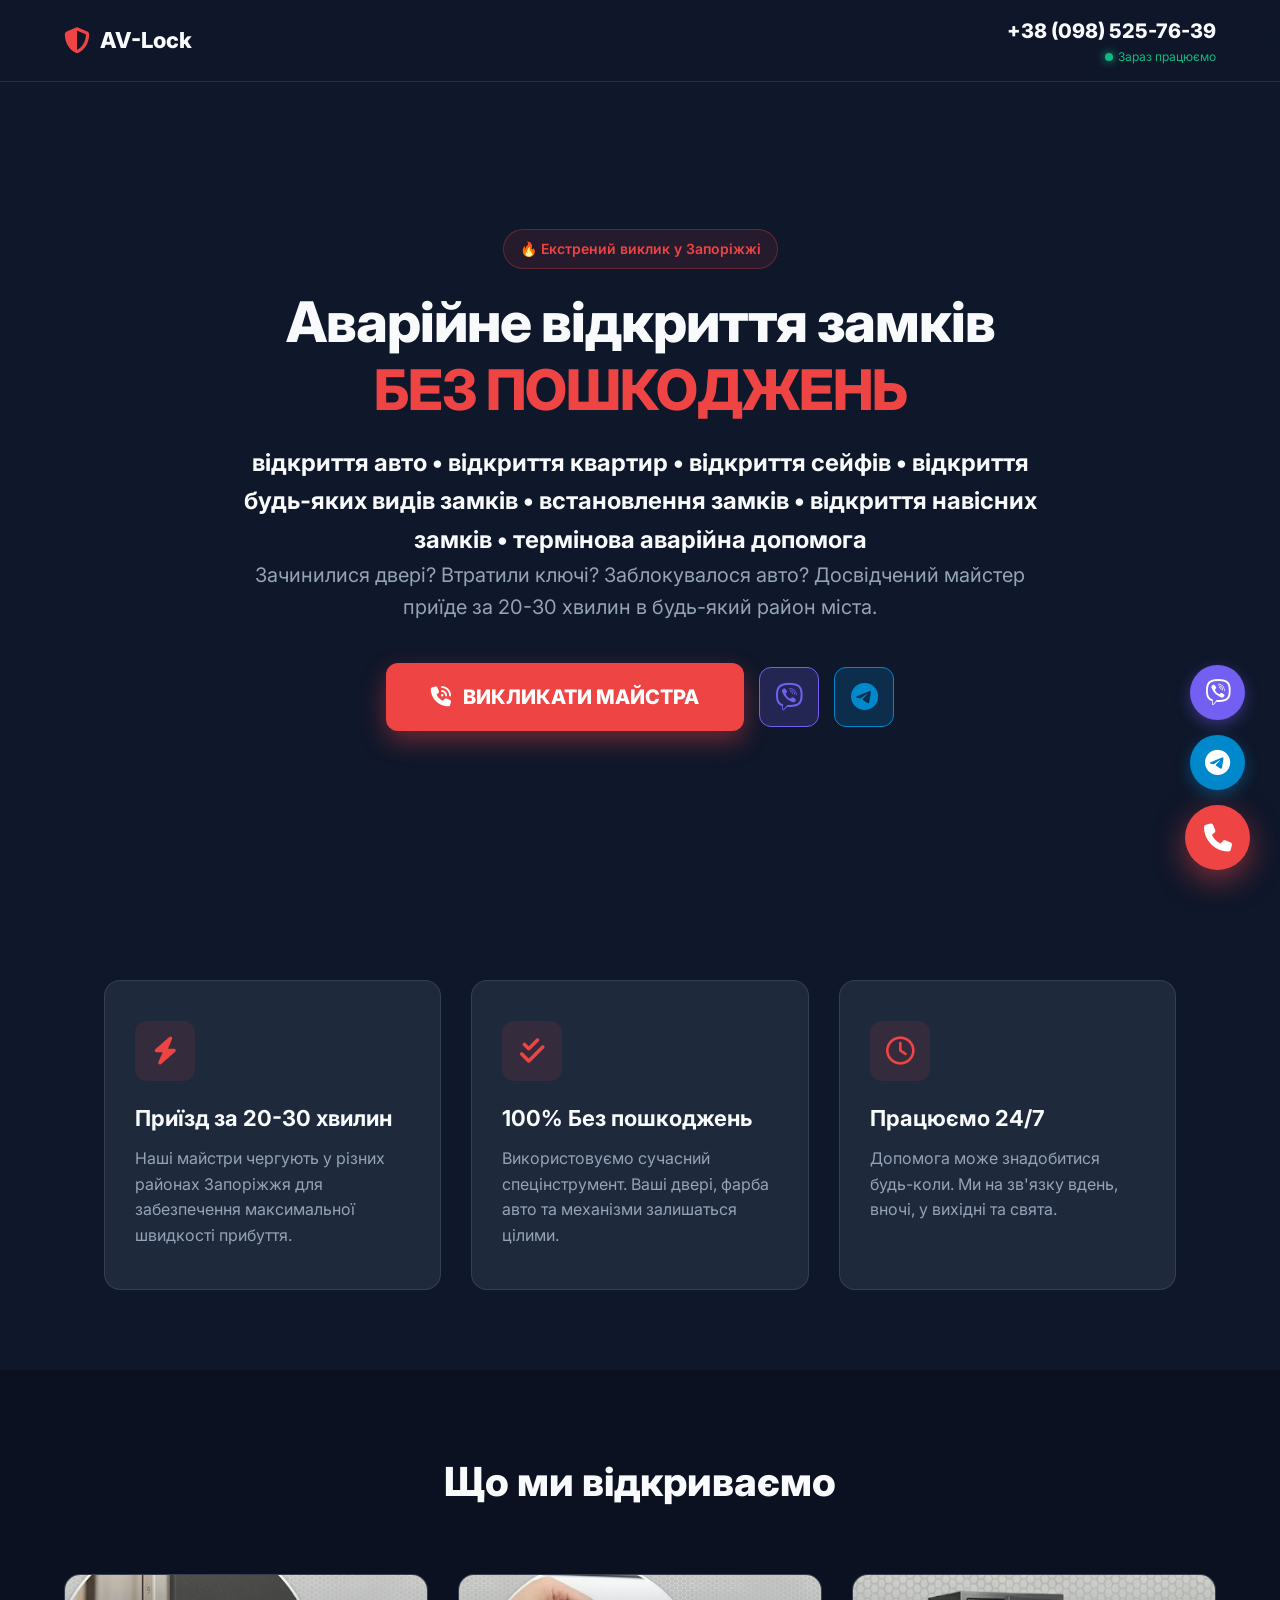
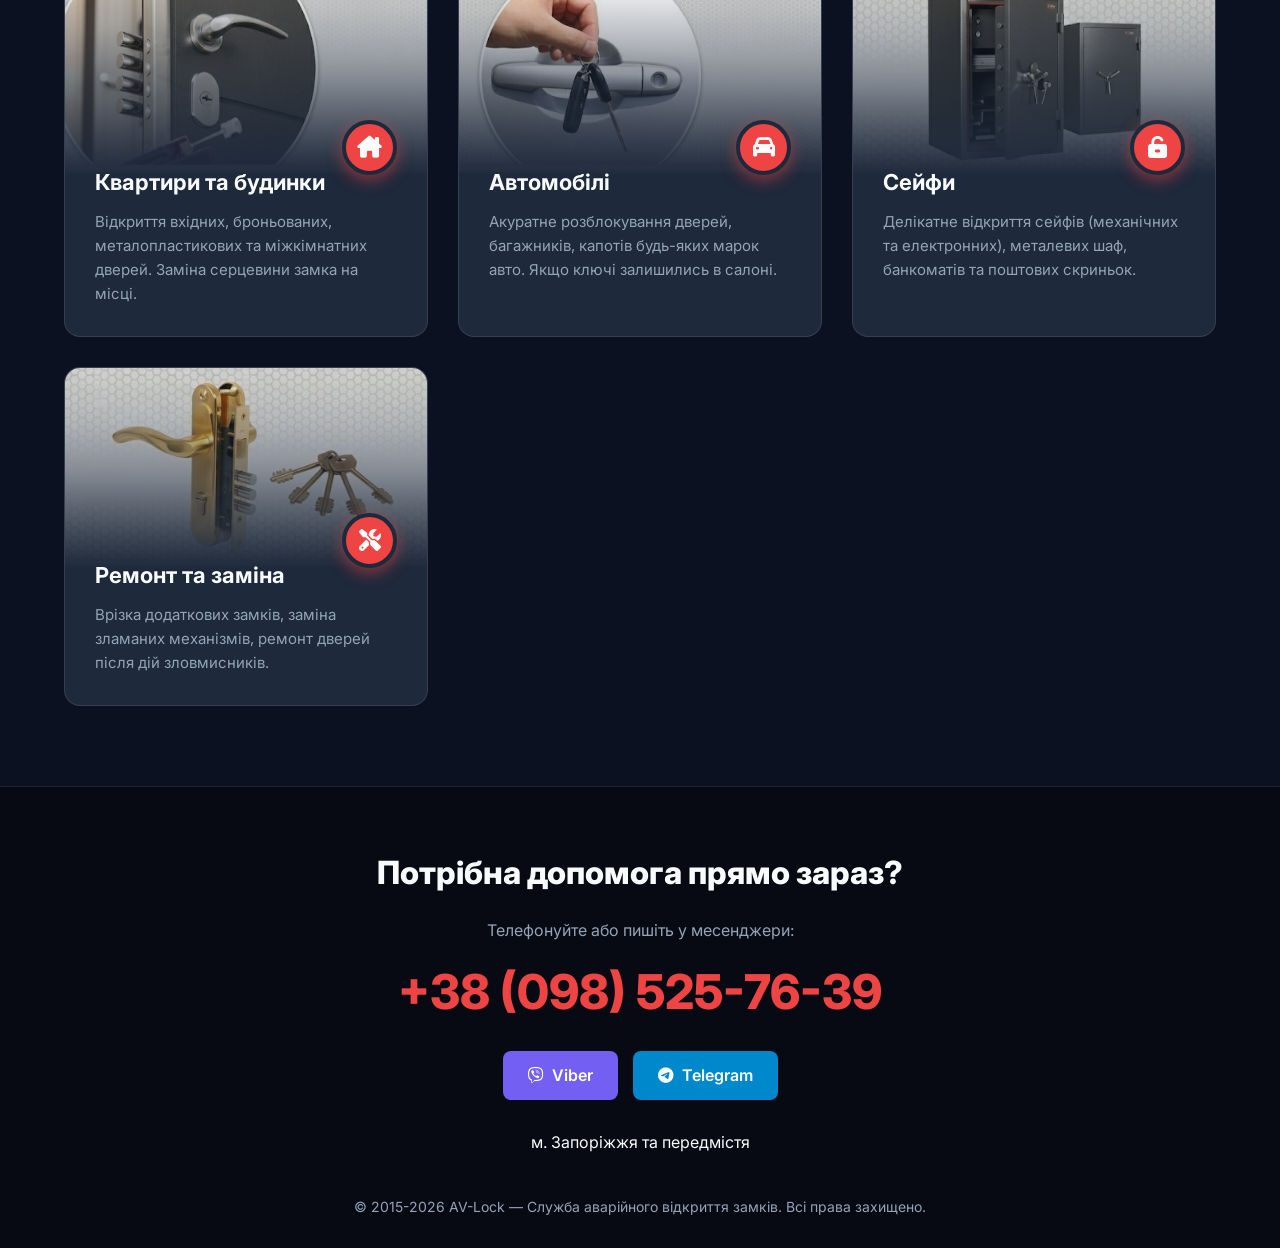
==== commit 60b2e111: "добавление кнопок вайбер и телега" ====
--- a/index.html
+++ b/index.html
@@ -2,11 +2,73 @@
 <html lang="uk">
 
 <head>
+    <!-- Базові метатеги -->
     <meta charset="UTF-8">
     <meta name="viewport" content="width=device-width, initial-scale=1.0">
     <meta name="description"
-        content="Аварійне відкриття замків у Запоріжжі 24/7. Квартири, авто, сейфи. Приїзд 15 хвилин, без пошкоджень дверей.">
+        content="Аварійне відкриття замків у Запоріжжі 24/7. Квартири, авто, сейфи. Приїзд 20-30 хвилин, 100% без пошкоджень дверей та механізмів.">
+    <meta name="keywords"
+        content="аварійне відкриття замків Запоріжжя, відкриття авто Запоріжжя, відкриття квартир Запоріжжя, розкриття сейфів, ведміджатник Запоріжжя, заміна замків, ремонт замків, відкрити двері без ключа">
+    <meta name="author" content="AV-Lock">
+    <meta name="robots" content="index, follow">
+    <link rel="canonical" href="https://zp-look.github.io/">
+
+    <!-- Open Graph (для соцмереж та месенджерів) -->
+    <meta property="og:type" content="website">
+    <meta property="og:url" content="https://zp-look.github.io/">
+    <meta property="og:title" content="Аварійне відкриття замків Запоріжжя | 24/7 | Без пошкоджень">
+    <meta property="og:description"
+        content="Екстрене відкриття квартир, авто та сейфів у Запоріжжі. Приїзд майстра за 20-30 хвилин. Працюємо цілодобово без вихідних.">
+    <meta property="og:image" content="https://zp-look.github.io/door.jpg">
+    <meta property="og:site_name" content="AV-Lock Запоріжжя">
+    <meta property="og:locale" content="uk_UA">
+
+    <!-- Twitter Card -->
+    <meta name="twitter:card" content="summary_large_image">
+    <meta name="twitter:url" content="https://zp-look.github.io/">
+    <meta name="twitter:title" content="Аварійне відкриття замків Запоріжжя | 24/7">
+    <meta name="twitter:description"
+        content="Екстрене відкриття квартир, авто та сейфів у Запоріжжі. Приїзд майстра за 20-30 хвилин.">
+    <meta name="twitter:image" content="https://zp-look.github.io/door.jpg">
+
     <title>Аварійне відкриття замків Запоріжжя | 24/7 | Без пошкоджень</title>
+
+    <!-- Schema.org Markup (LocalBusiness) -->
+    <script type="application/ld+json">
+    {
+      "@context": "https://schema.org",
+      "@type": "LocalBusiness",
+      "name": "AV-Lock",
+      "image": "https://zp-look.github.io/door.jpg",
+      "description": "Аварійне відкриття замків у Запоріжжі 24/7. Відкриття авто, квартир, сейфів без пошкоджень.",
+      "url": "https://zp-look.github.io/",
+      "telephone": "+380985257639",
+      "address": {
+        "@type": "PostalAddress",
+        "addressLocality": "Запоріжжя",
+        "addressCountry": "UA"
+      },
+      "areaServed": {
+        "@type": "City",
+        "name": "Запоріжжя"
+      },
+      "priceRange": "₴₴",
+      "openingHoursSpecification": {
+        "@type": "OpeningHoursSpecification",
+        "dayOfWeek": [
+          "Monday",
+          "Tuesday",
+          "Wednesday",
+          "Thursday",
+          "Friday",
+          "Saturday",
+          "Sunday"
+        ],
+        "opens": "00:00",
+        "closes": "23:59"
+      }
+    }
+    </script>
 
     <!-- Styles -->
     <link rel="stylesheet" href="style.css">
@@ -14,9 +76,6 @@
     <link rel="stylesheet" href="https://cdnjs.cloudflare.com/ajax/libs/font-awesome/6.4.0/css/all.min.css">
     <!-- Сучасний шрифт Inter -->
     <link href="https://fonts.googleapis.com/css2?family=Inter:wght@300;400;600;800&display=swap" rel="stylesheet">
-
-
-
 </head>
 
 <body>
@@ -35,15 +94,21 @@
     <!-- Головний екран -->
     <section class="hero">
         <div class="hero-content">
-            <div class="badge">🔥 Екстренний виклик у Запоріжжі</div>
+            <div class="badge">🔥 Екстрений виклик у Запоріжжі</div>
             <h1>Аварійне відкриття замків <span>БЕЗ ПОШКОДЖЕНЬ</span></h1>
             <h2>відкриття авто • відкриття квартир • відкриття сейфів • відкриття будь-яких видів замків • встановлення
                 замків • відкриття навісних замків • термінова аварійна допомога</span></h2>
             <p>Зачинилися двері? Втратили ключі? Заблокувалося авто? Досвідчений майстер приїде за 20-30 хвилин в
                 будь-який район міста.</p>
-            <a href="tel:+380985257639" class="btn">
-                <i class="fa-solid fa-phone-volume"></i> ВИКЛИКАТИ МАЙСТРА
-            </a>
+            <div class="hero-actions">
+                <a href="tel:+380985257639" class="btn">
+                    <i class="fa-solid fa-phone-volume"></i> ВИКЛИКАТИ МАЙСТРА
+                </a>
+                <a href="viber://chat?number=%2B380985257639" class="social-icon viber" aria-label="Viber"><i
+                        class="fa-brands fa-viber"></i></a>
+                <a href="https://t.me/+380985257639" class="social-icon telegram" aria-label="Telegram"
+                    target="_blank"><i class="fa-brands fa-telegram"></i></a>
+            </div>
         </div>
     </section>
 
@@ -127,16 +192,31 @@
         </div>
     </section>
 
-    <!-- Плаваюча кнопка -->
-    <a href="tel:+380985257639" class="fab-call" aria-label="Зателефонувати">
-        <i class="fa-solid fa-phone"></i>
-    </a>
+    <!-- Плаваючі кнопки зв'язку -->
+    <div class="floating-buttons">
+        <a href="viber://chat?number=%2B380985257639" class="floating-btn viber" aria-label="Написати у Viber">
+            <i class="fa-brands fa-viber"></i>
+        </a>
+        <a href="https://t.me/+380985257639" class="floating-btn telegram" aria-label="Написати у Telegram" target="_blank">
+            <i class="fa-brands fa-telegram"></i>
+        </a>
+        <a href="tel:+380985257639" class="floating-btn phone fab-call" aria-label="Зателефонувати">
+            <i class="fa-solid fa-phone"></i>
+        </a>
+    </div>
 
     <!-- Підвал сайту -->
     <footer>
         <div class="footer-cta">Потрібна допомога прямо зараз?</div>
-        <p style="color: var(--text-muted); margin-bottom: 10px;">Телефонуйте, майстер вже готовий до виїзду:</p>
+        <p style="color: var(--text-muted); margin-bottom: 10px;">Телефонуйте або пишіть у месенджери:</p>
         <a href="tel:+380985257639" class="footer-phone">+38 (098) 525-76-39</a>
+
+        <div class="footer-socials">
+            <a href="viber://chat?number=%2B380985257639" class="social-btn viber"><i class="fa-brands fa-viber"></i>
+                Viber</a>
+            <a href="https://t.me/+380985257639" class="social-btn telegram" target="_blank"><i
+                    class="fa-brands fa-telegram"></i> Telegram</a>
+        </div>
         <p>м. Запоріжжя та передмістя</p>
 
         <div class="copyright">
--- a/style.css
+++ b/style.css
@@ -165,6 +165,52 @@
         box-shadow: 0 15px 30px rgba(239, 68, 68, 0.6);
     }
 
+    .hero-actions {
+        display: flex;
+        align-items: center;
+        justify-content: center;
+        gap: 15px;
+        flex-wrap: wrap;
+    }
+    
+    .social-icon {
+        width: 60px;
+        height: 60px;
+        border-radius: 12px;
+        display: flex;
+        align-items: center;
+        justify-content: center;
+        font-size: 28px;
+        color: white;
+        transition: transform 0.3s, background 0.3s;
+    }
+    
+    .social-icon.viber {
+        background-color: rgba(115, 96, 242, 0.2);
+        border: 1px solid #7360f2;
+        color: #7360f2;
+    }
+    
+    .social-icon.viber:hover {
+        background-color: #7360f2;
+        color: white;
+        transform: translateY(-3px);
+        box-shadow: 0 10px 20px rgba(115, 96, 242, 0.4);
+    }
+    
+    .social-icon.telegram {
+        background-color: rgba(0, 136, 204, 0.2);
+        border: 1px solid #0088cc;
+        color: #0088cc;
+    }
+    
+    .social-icon.telegram:hover {
+        background-color: #0088cc;
+        color: white;
+        transform: translateY(-3px);
+        box-shadow: 0 10px 20px rgba(0, 136, 204, 0.4);
+    }
+
     /* --- Переваги --- */
     .features {
         padding: 80px 5%;
@@ -316,22 +362,71 @@
         font-size: 15px;
     }
 
-    /* --- Плаваюча кнопка дзвінка --- */
-    .fab-call {
+    /* --- Плаваючі кнопки зв'язку --- */
+    .floating-buttons {
         position: fixed;
         bottom: 30px;
         right: 30px;
+        display: flex;
+        flex-direction: column;
+        gap: 15px;
+        z-index: 9999;
+        align-items: center;
+    }
+
+    .floating-btn {
+        width: 55px;
+        height: 55px;
+        border-radius: 50%;
+        display: flex;
+        align-items: center;
+        justify-content: center;
+        line-height: normal;
+        font-size: 26px;
+        color: white;
+        text-decoration: none;
+        box-shadow: 0 5px 15px rgba(0, 0, 0, 0.3);
+        transition: transform 0.3s ease, box-shadow 0.3s ease;
+        padding: 0;
+    }
+
+    .floating-btn i {
+        display: flex;
+        align-items: center;
+        justify-content: center;
+        margin: 0;
+        padding: 0;
+        line-height: 1;
+    }
+
+    .floating-btn:hover {
+        transform: scale(1.1);
+    }
+
+    .floating-btn.viber {
+        background-color: #7360f2;
+        box-shadow: 0 5px 15px rgba(115, 96, 242, 0.4);
+    }
+
+    .floating-btn.viber:hover {
+        box-shadow: 0 8px 20px rgba(115, 96, 242, 0.6);
+    }
+
+    .floating-btn.telegram {
+        background-color: #0088cc;
+        box-shadow: 0 5px 15px rgba(0, 136, 204, 0.4);
+    }
+
+    .floating-btn.telegram:hover {
+        box-shadow: 0 8px 20px rgba(0, 136, 204, 0.6);
+    }
+
+    .fab-call {
         width: 65px;
         height: 65px;
         background-color: var(--accent);
-        color: white;
-        border-radius: 50%;
-        display: flex;
-        align-items: center;
-        justify-content: center;
         font-size: 28px;
         box-shadow: 0 10px 30px rgba(239, 68, 68, 0.5);
-        z-index: 9999;
         animation: pulse-fab 2s infinite;
     }
 
@@ -354,7 +449,40 @@
         font-weight: 800;
         color: var(--accent);
         display: block;
+        margin-bottom: 20px;
+    }
+
+    .footer-socials {
+        display: flex;
+        justify-content: center;
+        gap: 15px;
         margin-bottom: 30px;
+        flex-wrap: wrap;
+    }
+
+    .social-btn {
+        display: inline-flex;
+        align-items: center;
+        gap: 8px;
+        padding: 12px 25px;
+        border-radius: 8px;
+        font-weight: 600;
+        color: white;
+        font-size: 16px;
+        transition: transform 0.3s ease, opacity 0.3s;
+    }
+
+    .social-btn:hover {
+        transform: translateY(-3px);
+        opacity: 0.9;
+    }
+
+    .social-btn.viber {
+        background-color: #7360f2;
+    }
+
+    .social-btn.telegram {
+        background-color: #0088cc;
     }
 
     .copyright {
@@ -428,9 +556,19 @@
             font-size: 32px;
         }
 
-        .fab-call {
+        .floating-buttons {
             bottom: 20px;
             right: 20px;
+            gap: 12px;
+        }
+
+        .floating-btn {
+            width: 50px;
+            height: 50px;
+            font-size: 24px;
+        }
+
+        .fab-call {
             width: 60px;
             height: 60px;
         }
